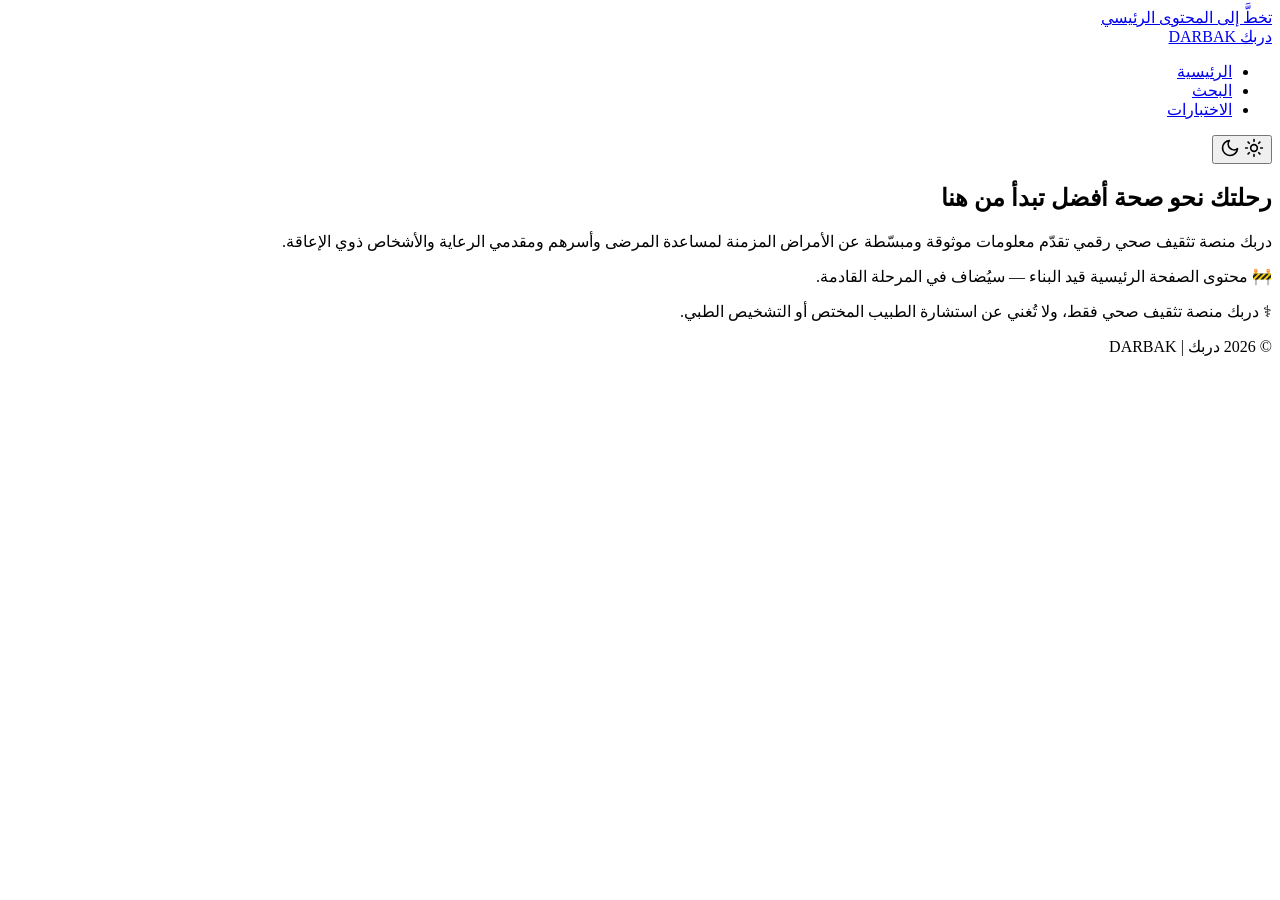
==== index.html @ 87aec607 "Rename Index.html to index.html" ====
<!DOCTYPE html>
<html lang="ar" dir="rtl" data-theme="light">
<head>
  <meta charset="UTF-8">
  <meta name="viewport" content="width=device-width, initial-scale=1.0">
  <meta name="description" content="دربك — منصة تثقيف صحي رقمي موثوق لمرضى الأمراض المزمنة وأسرهم ومقدمي الرعاية والأشخاص ذوي الإعاقة.">
  <meta name="theme-color" content="#123B52">

  <title>دربك | DARBAK — رحلتك نحو صحة أفضل تبدأ من هنا</title>

  <!-- Open Graph -->
  <meta property="og:title" content="دربك | DARBAK">
  <meta property="og:description" content="منصة تثقيف صحي رقمي موثوق باللغة العربية.">
  <meta property="og:type" content="website">
  <meta property="og:locale" content="ar_AR">

  <!-- Fonts: Tajawal (Arabic) + Inter (Latin) -->
  <link rel="preconnect" href="https://fonts.googleapis.com">
  <link rel="preconnect" href="https://fonts.gstatic.com" crossorigin>
  <link rel="stylesheet" href="https://fonts.googleapis.com/css2?family=Tajawal:wght@400;500;700&family=Inter:wght@400;500;600&display=swap">

  <!-- Styles -->
  <link rel="stylesheet" href="css/tokens.css">
  <link rel="stylesheet" href="css/base.css">

  <!--
    Theme init — inline to prevent FOUC (flash of unstyled content).
    Reads saved theme from localStorage, falls back to OS preference.
  -->
  <script>
    (function () {
      try {
        var stored = localStorage.getItem('darbak:theme');
        var prefersDark = window.matchMedia('(prefers-color-scheme: dark)').matches;
        var theme = (stored === 'dark' || stored === 'light') ? stored : (prefersDark ? 'dark' : 'light');
        document.documentElement.setAttribute('data-theme', theme);
      } catch (e) {
        /* localStorage unavailable — default remains "light" */
      }
    })();
  </script>
</head>
<body>
  <!-- Skip link: visible on focus only -->
  <a href="#main" class="skip-link">تخطَّ إلى المحتوى الرئيسي</a>

  <!-- ===================== HEADER ===================== -->
  <header class="site-header" role="banner">
    <div class="container site-header__inner">
      <a href="index.html" class="brand" aria-label="دربك — الصفحة الرئيسية">
        <span class="brand__mark" aria-hidden="true">دربك</span>
        <span class="brand__name">DARBAK</span>
      </a>

      <nav class="site-nav" aria-label="التنقل الرئيسي">
        <ul class="site-nav__list">
          <li><a href="index.html" class="site-nav__link" aria-current="page">الرئيسية</a></li>
          <li><a href="search.html" class="site-nav__link">البحث</a></li>
          <li><a href="quiz.html" class="site-nav__link">الاختبارات</a></li>
        </ul>
      </nav>

      <div class="site-header__actions">
        <button type="button"
                class="icon-btn theme-toggle"
                data-theme-toggle
                aria-label="تبديل الوضع الليلي"
                aria-pressed="false">
          <svg class="theme-toggle__sun" viewBox="0 0 24 24" width="20" height="20"
               fill="none" stroke="currentColor" stroke-width="2" stroke-linecap="round" aria-hidden="true">
            <circle cx="12" cy="12" r="4"/>
            <path d="M12 2v2M12 20v2M4.93 4.93l1.41 1.41M17.66 17.66l1.41 1.41M2 12h2M20 12h2M4.93 19.07l1.41-1.41M17.66 6.34l1.41-1.41"/>
          </svg>
          <svg class="theme-toggle__moon" viewBox="0 0 24 24" width="20" height="20"
               fill="none" stroke="currentColor" stroke-width="2" stroke-linecap="round" stroke-linejoin="round" aria-hidden="true">
            <path d="M21 12.79A9 9 0 1 1 11.21 3 7 7 0 0 0 21 12.79z"/>
          </svg>
        </button>
        <!-- Accessibility floating button will be mounted here in Stage 5 -->
      </div>
    </div>
  </header>

  <!-- ===================== MAIN ===================== -->
  <main id="main" class="main" role="main">
    <div class="container">

      <!-- Hero (temporary placeholder — will be replaced by js/pages/home.js) -->
      <section class="hero" aria-labelledby="hero-title">
        <h1 id="hero-title" class="hero__title">رحلتك نحو صحة أفضل تبدأ من هنا</h1>
        <p class="hero__text">
          دربك منصة تثقيف صحي رقمي تقدّم معلومات موثوقة ومبسّطة عن الأمراض المزمنة
          لمساعدة المرضى وأسرهم ومقدمي الرعاية والأشخاص ذوي الإعاقة.
        </p>
      </section>

      <section class="placeholder" aria-label="قيد الإنشاء">
        <p>🚧 محتوى الصفحة الرئيسية قيد البناء — سيُضاف في المرحلة القادمة.</p>
      </section>

    </div>
  </main>

  <!-- ===================== FOOTER ===================== -->
  <footer class="site-footer" role="contentinfo">
    <div class="container">
      <p class="site-footer__disclaimer">
        ⚕ دربك منصة تثقيف صحي فقط، ولا تُغني عن استشارة الطبيب المختص أو التشخيص الطبي.
      </p>
      <p class="site-footer__copy">© <span id="year">2026</span> دربك | DARBAK</p>
    </div>
  </footer>

  <!-- Bootstrap theme interactions -->
  <script type="module">
    import { initTheme } from './js/theme.js';
    initTheme();

    // Simple footer year
    const y = document.getElementById('year');
    if (y) y.textContent = new Date().getFullYear();
  </script>
</body>
</html>
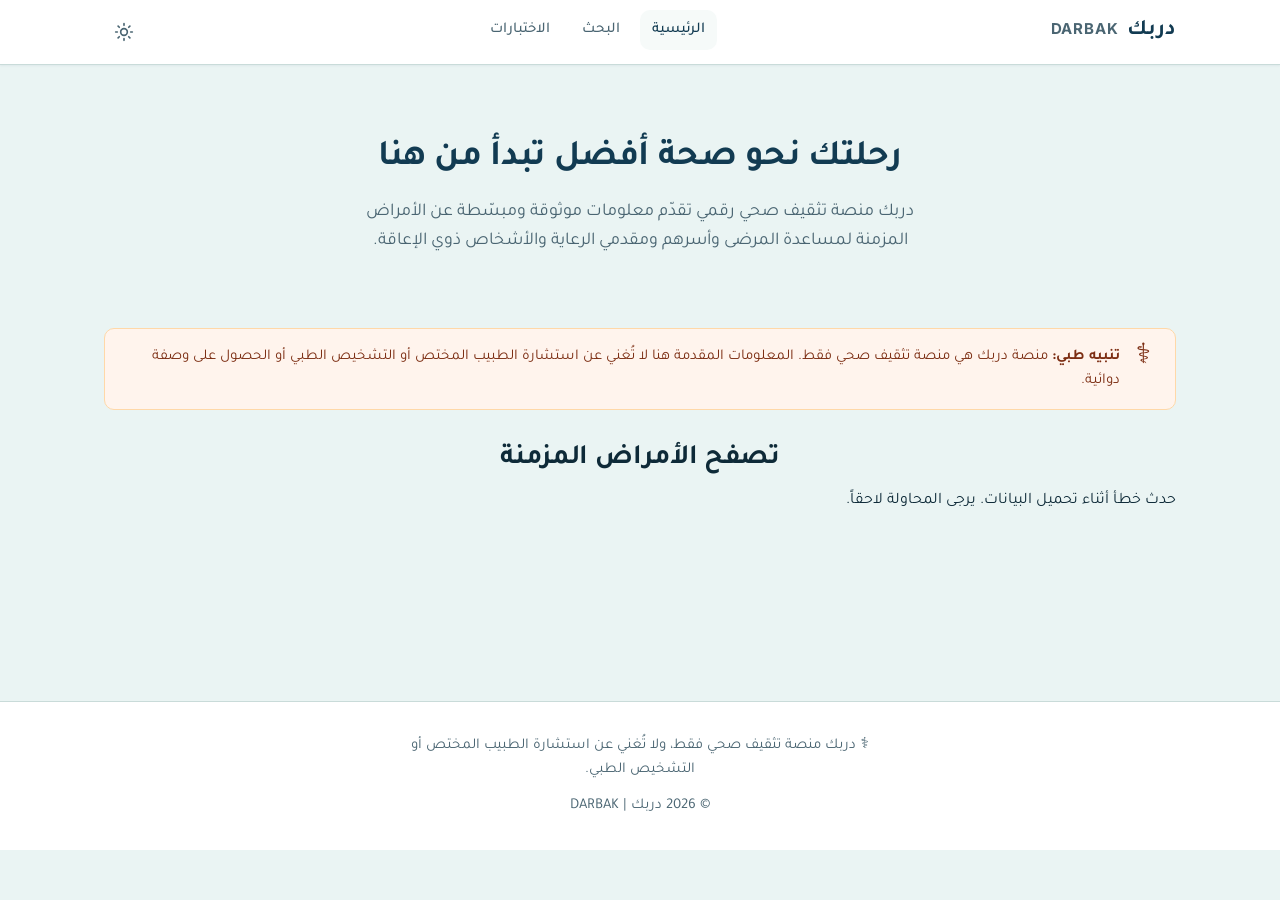
==== commit 9a1d3eaf: "Update index.html" ====
--- a/index.html
+++ b/index.html
@@ -5,16 +5,9 @@
   <meta name="viewport" content="width=device-width, initial-scale=1.0">
   <meta name="description" content="دربك — منصة تثقيف صحي رقمي موثوق لمرضى الأمراض المزمنة وأسرهم ومقدمي الرعاية والأشخاص ذوي الإعاقة.">
   <meta name="theme-color" content="#123B52">
-
   <title>دربك | DARBAK — رحلتك نحو صحة أفضل تبدأ من هنا</title>
 
-  <!-- Open Graph -->
-  <meta property="og:title" content="دربك | DARBAK">
-  <meta property="og:description" content="منصة تثقيف صحي رقمي موثوق باللغة العربية.">
-  <meta property="og:type" content="website">
-  <meta property="og:locale" content="ar_AR">
-
-  <!-- Fonts: Tajawal (Arabic) + Inter (Latin) -->
+  <!-- Fonts -->
   <link rel="preconnect" href="https://fonts.googleapis.com">
   <link rel="preconnect" href="https://fonts.gstatic.com" crossorigin>
   <link rel="stylesheet" href="https://fonts.googleapis.com/css2?family=Tajawal:wght@400;500;700&family=Inter:wght@400;500;600&display=swap">
@@ -22,11 +15,8 @@
   <!-- Styles -->
   <link rel="stylesheet" href="css/tokens.css">
   <link rel="stylesheet" href="css/base.css">
+  <link rel="stylesheet" href="css/components.css">
 
-  <!--
-    Theme init — inline to prevent FOUC (flash of unstyled content).
-    Reads saved theme from localStorage, falls back to OS preference.
-  -->
   <script>
     (function () {
       try {
@@ -34,24 +24,19 @@
         var prefersDark = window.matchMedia('(prefers-color-scheme: dark)').matches;
         var theme = (stored === 'dark' || stored === 'light') ? stored : (prefersDark ? 'dark' : 'light');
         document.documentElement.setAttribute('data-theme', theme);
-      } catch (e) {
-        /* localStorage unavailable — default remains "light" */
-      }
+      } catch (e) {}
     })();
   </script>
 </head>
 <body>
-  <!-- Skip link: visible on focus only -->
   <a href="#main" class="skip-link">تخطَّ إلى المحتوى الرئيسي</a>
 
-  <!-- ===================== HEADER ===================== -->
   <header class="site-header" role="banner">
     <div class="container site-header__inner">
       <a href="index.html" class="brand" aria-label="دربك — الصفحة الرئيسية">
         <span class="brand__mark" aria-hidden="true">دربك</span>
         <span class="brand__name">DARBAK</span>
       </a>
-
       <nav class="site-nav" aria-label="التنقل الرئيسي">
         <ul class="site-nav__list">
           <li><a href="index.html" class="site-nav__link" aria-current="page">الرئيسية</a></li>
@@ -59,33 +44,18 @@
           <li><a href="quiz.html" class="site-nav__link">الاختبارات</a></li>
         </ul>
       </nav>
-
       <div class="site-header__actions">
-        <button type="button"
-                class="icon-btn theme-toggle"
-                data-theme-toggle
-                aria-label="تبديل الوضع الليلي"
-                aria-pressed="false">
-          <svg class="theme-toggle__sun" viewBox="0 0 24 24" width="20" height="20"
-               fill="none" stroke="currentColor" stroke-width="2" stroke-linecap="round" aria-hidden="true">
-            <circle cx="12" cy="12" r="4"/>
-            <path d="M12 2v2M12 20v2M4.93 4.93l1.41 1.41M17.66 17.66l1.41 1.41M2 12h2M20 12h2M4.93 19.07l1.41-1.41M17.66 6.34l1.41-1.41"/>
-          </svg>
-          <svg class="theme-toggle__moon" viewBox="0 0 24 24" width="20" height="20"
-               fill="none" stroke="currentColor" stroke-width="2" stroke-linecap="round" stroke-linejoin="round" aria-hidden="true">
-            <path d="M21 12.79A9 9 0 1 1 11.21 3 7 7 0 0 0 21 12.79z"/>
-          </svg>
+        <button type="button" class="icon-btn theme-toggle" data-theme-toggle aria-label="تبديل الوضع الليلي" aria-pressed="false">
+          <svg class="theme-toggle__sun" viewBox="0 0 24 24" width="20" height="20" fill="none" stroke="currentColor" stroke-width="2" stroke-linecap="round" aria-hidden="true"><circle cx="12" cy="12" r="4"/><path d="M12 2v2M12 20v2M4.93 4.93l1.41 1.41M17.66 17.66l1.41 1.41M2 12h2M20 12h2M4.93 19.07l1.41-1.41M17.66 6.34l1.41-1.41"/></svg>
+          <svg class="theme-toggle__moon" viewBox="0 0 24 24" width="20" height="20" fill="none" stroke="currentColor" stroke-width="2" stroke-linecap="round" stroke-linejoin="round" aria-hidden="true"><path d="M21 12.79A9 9 0 1 1 11.21 3 7 7 0 0 0 21 12.79z"/></svg>
         </button>
-        <!-- Accessibility floating button will be mounted here in Stage 5 -->
       </div>
     </div>
   </header>
 
-  <!-- ===================== MAIN ===================== -->
   <main id="main" class="main" role="main">
     <div class="container">
 
-      <!-- Hero (temporary placeholder — will be replaced by js/pages/home.js) -->
       <section class="hero" aria-labelledby="hero-title">
         <h1 id="hero-title" class="hero__title">رحلتك نحو صحة أفضل تبدأ من هنا</h1>
         <p class="hero__text">
@@ -94,14 +64,18 @@
         </p>
       </section>
 
-      <section class="placeholder" aria-label="قيد الإنشاء">
-        <p>🚧 محتوى الصفحة الرئيسية قيد البناء — سيُضاف في المرحلة القادمة.</p>
+      <!-- Medical Disclaimer Container -->
+      <div id="disclaimer-container"></div>
+
+      <!-- Diseases Grid Container -->
+      <section aria-labelledby="diseases-title">
+        <h2 id="diseases-title" style="text-align: center; margin-top: var(--space-8);">تصفح الأمراض المزمنة</h2>
+        <div id="diseases-container"></div>
       </section>
 
     </div>
   </main>
 
-  <!-- ===================== FOOTER ===================== -->
   <footer class="site-footer" role="contentinfo">
     <div class="container">
       <p class="site-footer__disclaimer">
@@ -111,14 +85,13 @@
     </div>
   </footer>
 
-  <!-- Bootstrap theme interactions -->
+  <!-- Modules -->
   <script type="module">
     import { initTheme } from './js/theme.js';
+    import { initHomePage } from './js/pages/home.js';
+
     initTheme();
-
-    // Simple footer year
-    const y = document.getElementById('year');
-    if (y) y.textContent = new Date().getFullYear();
+    initHomePage();
   </script>
 </body>
 </html>
--- a/css/tokens.css
+++ b/css/tokens.css
@@ -0,0 +1,164 @@
+/* ==========================================================================
+   DARBAK — Design Tokens
+   Central source of truth for colors, spacing, typography, motion, shadows.
+   Themes (light/dark), a11y variants (font-size, contrast, motion) defined here.
+   ========================================================================== */
+
+:root {
+  /* ---------- Brand palette (raw) ---------- */
+  --navy-500: #123B52;
+  --navy-600: #0E2E41;
+  --navy-400: #1B5271;
+  --teal-500: #167C80;
+  --teal-600: #116468;
+  --teal-400: #1FA0A6;
+  --mist-50:  #EAF4F3;
+  --mist-100: #DCEBE9;
+  --white:    #FFFFFF;
+
+  /* ---------- Semantic colors — LIGHT ---------- */
+  --color-bg:            var(--mist-50);
+  --color-surface:       var(--white);
+  --color-surface-2:     #F6FAF9;
+  --color-text:          #0E2A38;
+  --color-text-muted:    #4A6572;
+  --color-text-invert:   var(--white);
+  --color-primary:       var(--navy-500);
+  --color-primary-hover: var(--navy-400);
+  --color-accent:        var(--teal-500);
+  --color-accent-hover:  var(--teal-600);
+  --color-border:        #C9DBD9;
+  --color-border-strong: #9FBFBC;
+  --color-focus:         var(--teal-500);
+  --color-danger:        #B91C1C;
+  --color-success:       #15803D;
+  --color-warning:       #B45309;
+
+  /* ---------- Typography ---------- */
+  --font-arabic: "Tajawal", "Segoe UI", system-ui, sans-serif;
+  --font-latin:  "Inter", system-ui, -apple-system, "Segoe UI", sans-serif;
+  --font-body:   var(--font-arabic);
+
+  --fs-xs:   0.8125rem;  /* 13px */
+  --fs-sm:   0.9375rem;  /* 15px */
+  --fs-base: 1rem;       /* 16px */
+  --fs-md:   1.125rem;   /* 18px */
+  --fs-lg:   1.375rem;   /* 22px */
+  --fs-xl:   1.75rem;    /* 28px */
+  --fs-2xl:  2.25rem;    /* 36px */
+  --fs-3xl:  2.75rem;    /* 44px */
+
+  --lh-tight: 1.25;
+  --lh-base:  1.6;
+  --lh-loose: 1.75;
+
+  --fw-regular: 400;
+  --fw-medium:  500;
+  --fw-bold:    700;
+
+  /* ---------- Spacing scale (4px base) ---------- */
+  --space-1: 0.25rem;
+  --space-2: 0.5rem;
+  --space-3: 0.75rem;
+  --space-4: 1rem;
+  --space-5: 1.25rem;
+  --space-6: 1.5rem;
+  --space-8: 2rem;
+  --space-10: 2.5rem;
+  --space-12: 3rem;
+  --space-16: 4rem;
+
+  /* ---------- Radius ---------- */
+  --radius-sm: 6px;
+  --radius-md: 10px;
+  --radius-lg: 16px;
+  --radius-xl: 24px;
+  --radius-full: 9999px;
+
+  /* ---------- Shadows ---------- */
+  --shadow-sm: 0 1px 2px rgba(18, 59, 82, 0.06);
+  --shadow-md: 0 4px 12px rgba(18, 59, 82, 0.08);
+  --shadow-lg: 0 12px 28px rgba(18, 59, 82, 0.12);
+
+  /* ---------- Motion ---------- */
+  --dur-fast: 120ms;
+  --dur-base: 200ms;
+  --dur-slow: 320ms;
+  --ease-out: cubic-bezier(0.22, 1, 0.36, 1);
+  --ease-in-out: cubic-bezier(0.4, 0, 0.2, 1);
+
+  /* ---------- Layout ---------- */
+  --container-max: 1120px;
+  --container-pad: var(--space-4);
+  --header-h: 64px;
+}
+
+/* ==========================================================================
+   DARK THEME
+   ========================================================================== */
+
+[data-theme="dark"] {
+  --color-bg:            #0B1A26;
+  --color-surface:       #11293A;
+  --color-surface-2:     #17374C;
+  --color-text:          #E6EFF3;
+  --color-text-muted:    #9DB4C2;
+  --color-text-invert:   #0B1A26;
+  --color-primary:       var(--teal-400);
+  --color-primary-hover: #35B5BA;
+  --color-accent:        var(--teal-400);
+  --color-accent-hover:  #35B5BA;
+  --color-border:        #244458;
+  --color-border-strong: #375D75;
+  --color-focus:         var(--teal-400);
+  --color-danger:        #F87171;
+  --color-success:       #4ADE80;
+  --color-warning:       #FBBF24;
+
+  --shadow-sm: 0 1px 2px rgba(0, 0, 0, 0.4);
+  --shadow-md: 0 4px 12px rgba(0, 0, 0, 0.5);
+  --shadow-lg: 0 12px 28px rgba(0, 0, 0, 0.6);
+}
+
+/* ==========================================================================
+   ACCESSIBILITY VARIANTS
+   ========================================================================== */
+
+/* Font size — set via html[data-font-size] */
+html[data-font-size="lg"] { font-size: 112.5%; }  /* 18px base */
+html[data-font-size="xl"] { font-size: 125%; }    /* 20px base */
+
+/* High contrast — strengthen borders and text */
+[data-contrast="high"] {
+  --color-text:          #000000;
+  --color-text-muted:    #1A1A1A;
+  --color-border:        #000000;
+  --color-border-strong: #000000;
+  --color-bg:            #FFFFFF;
+  --color-surface:       #FFFFFF;
+}
+[data-theme="dark"][data-contrast="high"] {
+  --color-text:          #FFFFFF;
+  --color-text-muted:    #E6E6E6;
+  --color-border:        #FFFFFF;
+  --color-border-strong: #FFFFFF;
+  --color-bg:            #000000;
+  --color-surface:       #000000;
+  --color-surface-2:     #0A0A0A;
+}
+
+/* Reduced motion — explicit toggle */
+[data-motion="reduced"] {
+  --dur-fast: 0ms;
+  --dur-base: 0ms;
+  --dur-slow: 0ms;
+}
+
+/* Reduced motion — OS preference (unless user explicitly forced "full") */
+@media (prefers-reduced-motion: reduce) {
+  html:not([data-motion="full"]) {
+    --dur-fast: 0ms;
+    --dur-base: 0ms;
+    --dur-slow: 0ms;
+  }
+}
--- a/css/base.css
+++ b/css/base.css
@@ -0,0 +1,358 @@
+/* ==========================================================================
+   DARBAK — Base Styles
+   Reset, typography, layout primitives, accessibility helpers.
+   Depends on: tokens.css
+   ========================================================================== */
+
+/* ---------- Reset ---------- */
+*,
+*::before,
+*::after {
+  box-sizing: border-box;
+}
+
+html {
+  -webkit-text-size-adjust: 100%;
+  text-size-adjust: 100%;
+  scroll-behavior: smooth;
+}
+
+@media (prefers-reduced-motion: reduce) {
+  html:not([data-motion="full"]) {
+    scroll-behavior: auto;
+  }
+}
+
+body {
+  margin: 0;
+  min-height: 100vh;
+  font-family: var(--font-body);
+  font-size: var(--fs-base);
+  line-height: var(--lh-base);
+  color: var(--color-text);
+  background-color: var(--color-bg);
+  -webkit-font-smoothing: antialiased;
+  -moz-osx-font-smoothing: grayscale;
+  text-rendering: optimizeLegibility;
+  transition: background-color var(--dur-base) var(--ease-out),
+              color var(--dur-base) var(--ease-out);
+}
+
+/* ---------- Media & interactive elements ---------- */
+img,
+svg,
+video {
+  display: block;
+  max-width: 100%;
+  height: auto;
+}
+
+button,
+input,
+select,
+textarea {
+  font: inherit;
+  color: inherit;
+}
+
+button {
+  cursor: pointer;
+  background: none;
+  border: 0;
+  padding: 0;
+}
+
+/* ---------- Typography ---------- */
+h1, h2, h3, h4, h5, h6 {
+  margin: 0 0 var(--space-3);
+  color: var(--color-text);
+  font-weight: var(--fw-bold);
+  line-height: var(--lh-tight);
+  letter-spacing: -0.01em;
+}
+
+h1 { font-size: var(--fs-2xl); }
+h2 { font-size: var(--fs-xl); }
+h3 { font-size: var(--fs-lg); }
+h4 { font-size: var(--fs-md); }
+h5 { font-size: var(--fs-base); }
+h6 { font-size: var(--fs-sm); }
+
+p {
+  margin: 0 0 var(--space-4);
+  line-height: var(--lh-base);
+}
+
+a {
+  color: var(--color-accent);
+  text-decoration: none;
+  text-underline-offset: 2px;
+  transition: color var(--dur-fast) var(--ease-out);
+}
+
+a:hover {
+  color: var(--color-accent-hover);
+  text-decoration: underline;
+}
+
+/* Latin text inside Arabic page uses Inter */
+[lang="en"],
+code,
+kbd,
+pre,
+samp {
+  font-family: var(--font-latin);
+}
+
+ul, ol {
+  margin: 0 0 var(--space-4);
+  padding-inline-start: var(--space-6);
+}
+
+li {
+  margin-block-end: var(--space-1);
+}
+
+strong, b { font-weight: var(--fw-bold); }
+
+small { font-size: var(--fs-sm); }
+
+hr {
+  border: 0;
+  border-top: 1px solid var(--color-border);
+  margin: var(--space-6) 0;
+}
+
+/* ---------- Selection ---------- */
+::selection {
+  background: var(--color-accent);
+  color: var(--color-text-invert);
+}
+
+/* ---------- Focus visible ---------- */
+:focus { outline: none; }
+
+:focus-visible {
+  outline: 3px solid var(--color-focus);
+  outline-offset: 2px;
+  border-radius: var(--radius-sm);
+}
+
+/* Remove focus ring from mouse clicks but keep for keyboard */
+:focus:not(:focus-visible) { outline: none; }
+
+/* ---------- Container ---------- */
+.container {
+  width: 100%;
+  max-width: var(--container-max);
+  margin-inline: auto;
+  padding-inline: var(--container-pad);
+}
+
+@media (min-width: 768px) {
+  :root { --container-pad: var(--space-6); }
+}
+
+/* ---------- Accessibility helpers ---------- */
+
+/* Visually hidden but readable by screen readers */
+.sr-only {
+  position: absolute !important;
+  width: 1px; height: 1px;
+  padding: 0; margin: -1px;
+  overflow: hidden;
+  clip: rect(0, 0, 0, 0);
+  white-space: nowrap;
+  border: 0;
+}
+
+/* Skip link — hidden until keyboard focus */
+.skip-link {
+  position: fixed;
+  inset-inline-start: var(--space-4);
+  inset-block-start: var(--space-4);
+  z-index: 9999;
+  padding: var(--space-3) var(--space-5);
+  background: var(--color-primary);
+  color: var(--color-text-invert);
+  font-weight: var(--fw-medium);
+  border-radius: var(--radius-md);
+  box-shadow: var(--shadow-md);
+  transform: translateY(-200%);
+  transition: transform var(--dur-fast) var(--ease-out);
+}
+
+.skip-link:focus {
+  transform: translateY(0);
+  outline: 3px solid var(--color-focus);
+  outline-offset: 2px;
+}
+
+/* ---------- Header ---------- */
+.site-header {
+  position: sticky;
+  inset-block-start: 0;
+  z-index: 50;
+  background: var(--color-surface);
+  border-block-end: 1px solid var(--color-border);
+  box-shadow: var(--shadow-sm);
+}
+
+.site-header__inner {
+  display: flex;
+  align-items: center;
+  justify-content: space-between;
+  gap: var(--space-4);
+  min-height: var(--header-h);
+}
+
+.brand {
+  display: inline-flex;
+  align-items: baseline;
+  gap: var(--space-2);
+  color: var(--color-primary);
+  font-weight: var(--fw-bold);
+  text-decoration: none;
+}
+
+.brand:hover { text-decoration: none; color: var(--color-primary); }
+
+.brand__mark {
+  font-size: var(--fs-lg);
+  font-weight: var(--fw-bold);
+}
+
+.brand__name {
+  font-family: var(--font-latin);
+  font-size: var(--fs-sm);
+  letter-spacing: 0.06em;
+  color: var(--color-text-muted);
+  text-transform: uppercase;
+}
+
+.site-nav__list {
+  display: flex;
+  align-items: center;
+  gap: var(--space-2);
+  margin: 0;
+  padding: 0;
+  list-style: none;
+}
+
+.site-nav__link {
+  display: inline-block;
+  padding: var(--space-2) var(--space-3);
+  color: var(--color-text-muted);
+  font-size: var(--fs-sm);
+  font-weight: var(--fw-medium);
+  border-radius: var(--radius-md);
+  transition: background-color var(--dur-fast) var(--ease-out),
+              color var(--dur-fast) var(--ease-out);
+}
+
+.site-nav__link:hover {
+  background: var(--color-surface-2);
+  color: var(--color-text);
+  text-decoration: none;
+}
+
+.site-nav__link[aria-current="page"] {
+  color: var(--color-primary);
+  background: var(--color-surface-2);
+}
+
+.site-header__actions {
+  display: flex;
+  align-items: center;
+  gap: var(--space-2);
+}
+
+/* ---------- Icon button ---------- */
+.icon-btn {
+  display: inline-flex;
+  align-items: center;
+  justify-content: center;
+  width: 40px;
+  height: 40px;
+  border-radius: var(--radius-md);
+  color: var(--color-text-muted);
+  background: transparent;
+  transition: background-color var(--dur-fast) var(--ease-out),
+              color var(--dur-fast) var(--ease-out);
+}
+
+.icon-btn:hover {
+  background: var(--color-surface-2);
+  color: var(--color-text);
+}
+
+/* Theme toggle: show sun in dark mode, moon in light mode */
+html[data-theme="dark"] .theme-toggle__sun { display: none; }
+html[data-theme="light"] .theme-toggle__moon { display: none; }
+
+/* ---------- Main ---------- */
+.main {
+  padding-block: var(--space-10);
+  min-height: calc(100vh - var(--header-h) - 200px);
+}
+
+/* ---------- Hero (placeholder) ---------- */
+.hero {
+  padding-block: var(--space-8);
+  text-align: center;
+}
+
+.hero__title {
+  font-size: var(--fs-2xl);
+  margin-block-end: var(--space-4);
+  color: var(--color-primary);
+}
+
+.hero__text {
+  max-width: 60ch;
+  margin-inline: auto;
+  font-size: var(--fs-md);
+  color: var(--color-text-muted);
+}
+
+/* ---------- Placeholder block ---------- */
+.placeholder {
+  margin-block-start: var(--space-8);
+  padding: var(--space-8);
+  background: var(--color-surface);
+  border: 1px dashed var(--color-border-strong);
+  border-radius: var(--radius-lg);
+  text-align: center;
+  color: var(--color-text-muted);
+}
+
+.placeholder p { margin: 0; }
+
+/* ---------- Footer ---------- */
+.site-footer {
+  padding-block: var(--space-8);
+  background: var(--color-surface);
+  border-block-start: 1px solid var(--color-border);
+  color: var(--color-text-muted);
+  text-align: center;
+  font-size: var(--fs-sm);
+}
+
+.site-footer__disclaimer {
+  max-width: 65ch;
+  margin-inline: auto;
+  margin-block-end: var(--space-3);
+}
+
+.site-footer__copy {
+  margin: 0;
+  color: var(--color-text-muted);
+}
+
+/* ---------- Responsive ---------- */
+@media (max-width: 640px) {
+  .site-nav { display: none; } /* Will be replaced with mobile menu in Stage 3 */
+  h1 { font-size: var(--fs-xl); }
+  h2 { font-size: var(--fs-lg); }
+  .hero__title { font-size: var(--fs-xl); }
+}
--- a/css/components.css
+++ b/css/components.css
@@ -0,0 +1,106 @@
+/* ==========================================================================
+   DARBAK — Components Styles
+   ========================================================================== */
+
+/* ---------- Disease Grid ---------- */
+.diseases-grid {
+  display: grid;
+  grid-template-columns: 1fr;
+  gap: var(--space-4);
+  margin-block: var(--space-8);
+}
+
+@media (min-width: 640px) {
+  .diseases-grid {
+    grid-template-columns: repeat(2, 1fr);
+  }
+}
+
+@media (min-width: 1024px) {
+  .diseases-grid {
+    grid-template-columns: repeat(3, 1fr);
+  }
+}
+
+/* ---------- Disease Card ---------- */
+.disease-card {
+  display: flex;
+  flex-direction: column;
+  padding: var(--space-6);
+  background: var(--color-surface);
+  border: 1px solid var(--color-border);
+  border-radius: var(--radius-lg);
+  box-shadow: var(--shadow-sm);
+  text-decoration: none;
+  color: var(--color-text);
+  transition: transform var(--dur-base) var(--ease-out),
+              box-shadow var(--dur-base) var(--ease-out),
+              border-color var(--dur-base) var(--ease-out);
+  height: 100%;
+}
+
+.disease-card:hover {
+  transform: translateY(-4px);
+  box-shadow: var(--shadow-md);
+  border-color: var(--color-accent);
+  text-decoration: none;
+}
+
+.disease-card__icon {
+  width: 56px;
+  height: 56px;
+  display: flex;
+  align-items: center;
+  justify-content: center;
+  background: var(--color-surface-2);
+  color: var(--color-accent);
+  border-radius: var(--radius-md);
+  margin-block-end: var(--space-4);
+}
+
+.disease-card__title {
+  font-size: var(--fs-lg);
+  margin-block-end: var(--space-2);
+  color: var(--color-primary);
+}
+
+.disease-card__tagline {
+  font-size: var(--fs-sm);
+  color: var(--color-text-muted);
+  flex-grow: 1;
+  margin-block-end: var(--space-4);
+}
+
+.disease-card__action {
+  font-size: var(--fs-sm);
+  font-weight: var(--fw-bold);
+  color: var(--color-accent);
+}
+
+/* ---------- Medical Disclaimer ---------- */
+.medical-disclaimer {
+  display: flex;
+  gap: var(--space-4);
+  padding: var(--space-4) var(--space-6);
+  background: #FFF4ED; /* Light orange/red tint for warning */
+  border: 1px solid #FFD8A8;
+  border-radius: var(--radius-md);
+  margin-block: var(--space-6);
+  color: #7C2D12;
+}
+
+[data-theme="dark"] .medical-disclaimer {
+  background: #3B1A10;
+  border-color: #7C2D12;
+  color: #FED7AA;
+}
+
+.medical-disclaimer__icon {
+  font-size: var(--fs-xl);
+  line-height: 1;
+}
+
+.medical-disclaimer__text {
+  font-size: var(--fs-sm);
+  line-height: var(--lh-base);
+}
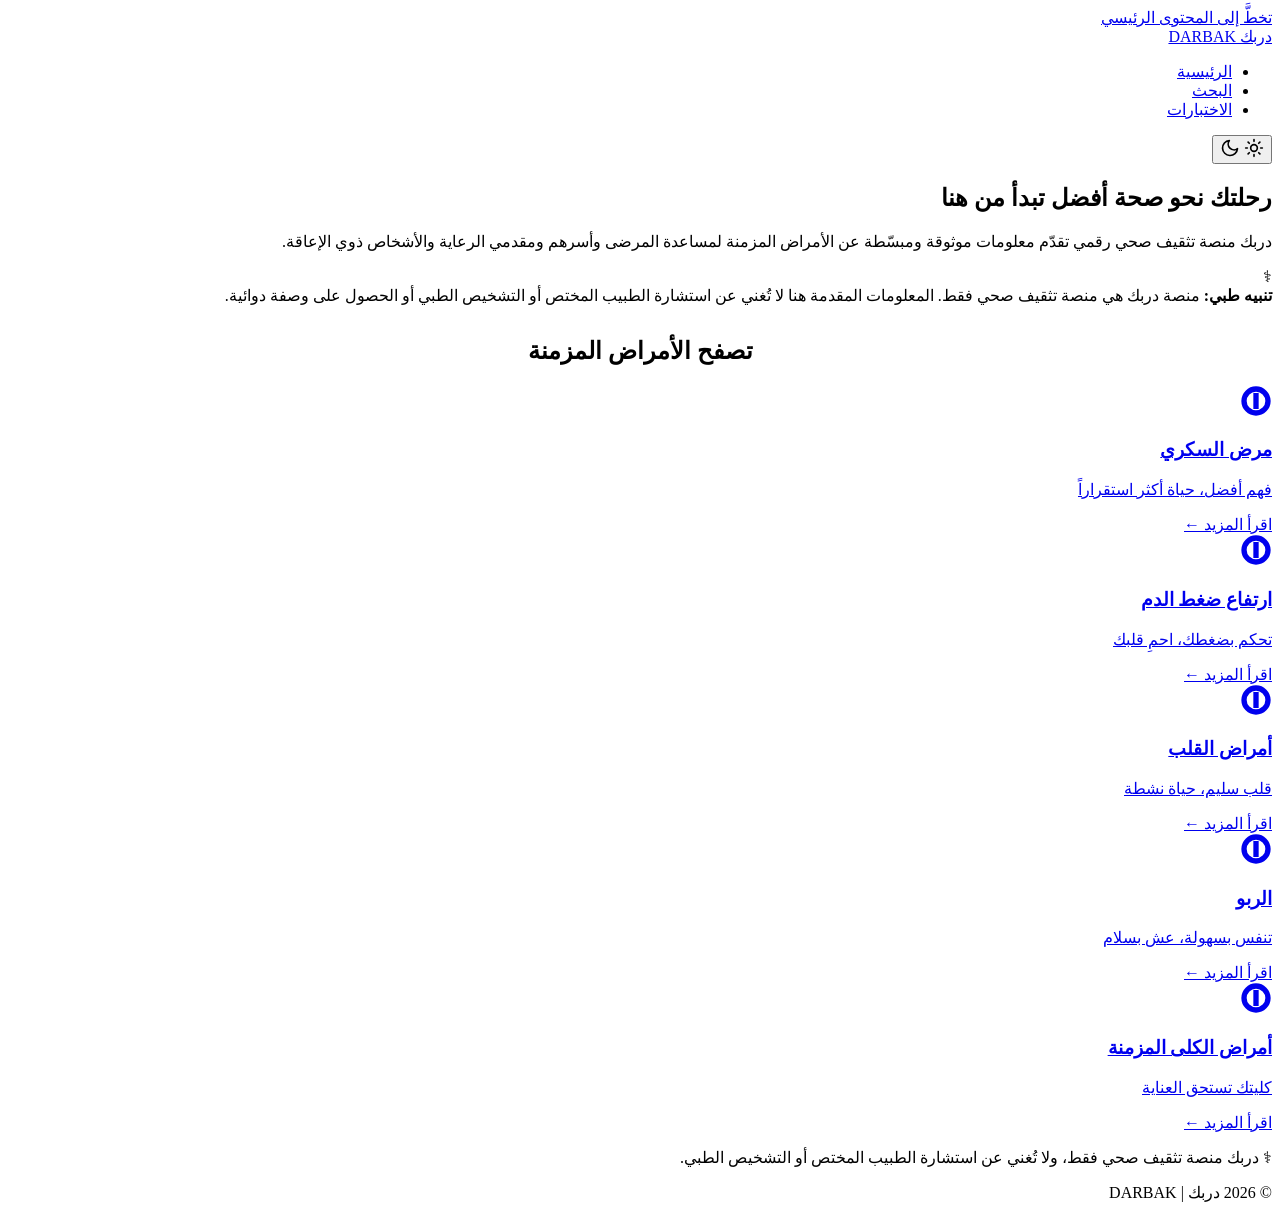
==== commit fef730aa: "Update index.html" ====
--- a/index.html
+++ b/index.html
@@ -12,10 +12,9 @@
   <link rel="preconnect" href="https://fonts.gstatic.com" crossorigin>
   <link rel="stylesheet" href="https://fonts.googleapis.com/css2?family=Tajawal:wght@400;500;700&family=Inter:wght@400;500;600&display=swap">
 
-  <!-- Styles -->
+  <!-- Styles (تم دمج base و components في styles.css) -->
   <link rel="stylesheet" href="css/tokens.css">
-  <link rel="stylesheet" href="css/base.css">
-  <link rel="stylesheet" href="css/components.css">
+  <link rel="stylesheet" href="css/styles.css">
 
   <script>
     (function () {
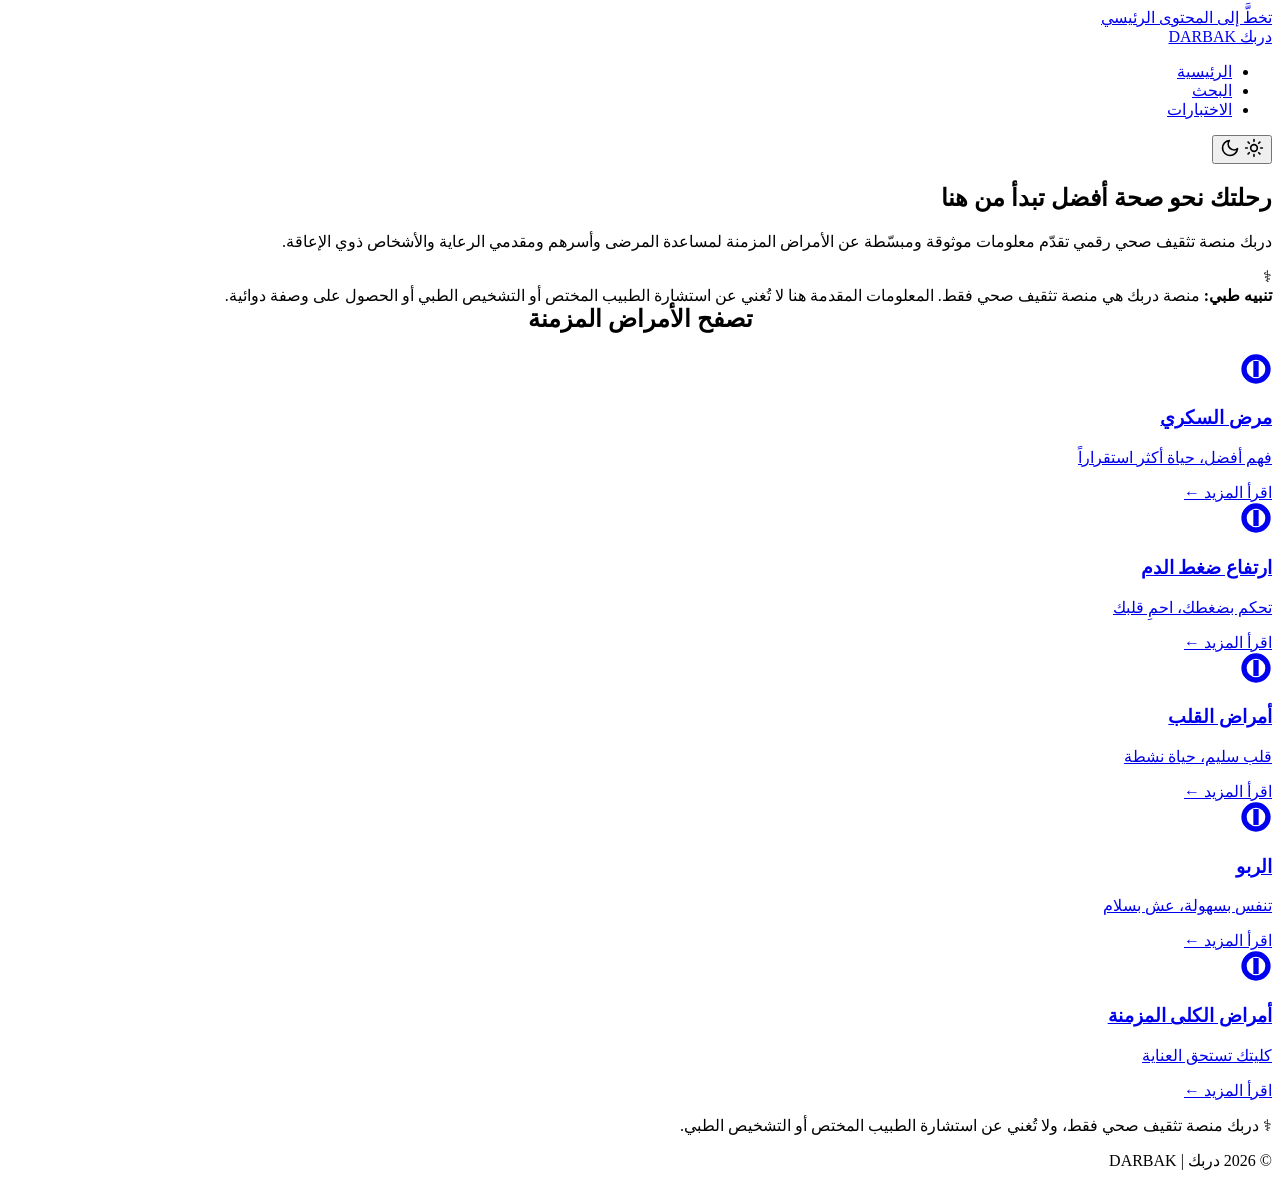
==== commit ab77bc5a: "Update index.html" ====
--- a/index.html
+++ b/index.html
@@ -12,10 +12,10 @@
   <link rel="preconnect" href="https://fonts.gstatic.com" crossorigin>
   <link rel="stylesheet" href="https://fonts.googleapis.com/css2?family=Tajawal:wght@400;500;700&family=Inter:wght@400;500;600&display=swap">
 
-  <!-- Styles (تم دمج base و components في styles.css) -->
-  <link rel="stylesheet" href="css/tokens.css">
+  <!-- Styles (ملف واحد فقط الآن) -->
   <link rel="stylesheet" href="css/styles.css">
 
+  <!-- Theme Init (لمنع وميض الوضع الليلي) -->
   <script>
     (function () {
       try {
@@ -30,12 +30,14 @@
 <body>
   <a href="#main" class="skip-link">تخطَّ إلى المحتوى الرئيسي</a>
 
+  <!-- ===================== HEADER ===================== -->
   <header class="site-header" role="banner">
     <div class="container site-header__inner">
       <a href="index.html" class="brand" aria-label="دربك — الصفحة الرئيسية">
         <span class="brand__mark" aria-hidden="true">دربك</span>
         <span class="brand__name">DARBAK</span>
       </a>
+      
       <nav class="site-nav" aria-label="التنقل الرئيسي">
         <ul class="site-nav__list">
           <li><a href="index.html" class="site-nav__link" aria-current="page">الرئيسية</a></li>
@@ -43,15 +45,22 @@
           <li><a href="quiz.html" class="site-nav__link">الاختبارات</a></li>
         </ul>
       </nav>
+
       <div class="site-header__actions">
         <button type="button" class="icon-btn theme-toggle" data-theme-toggle aria-label="تبديل الوضع الليلي" aria-pressed="false">
-          <svg class="theme-toggle__sun" viewBox="0 0 24 24" width="20" height="20" fill="none" stroke="currentColor" stroke-width="2" stroke-linecap="round" aria-hidden="true"><circle cx="12" cy="12" r="4"/><path d="M12 2v2M12 20v2M4.93 4.93l1.41 1.41M17.66 17.66l1.41 1.41M2 12h2M20 12h2M4.93 19.07l1.41-1.41M17.66 6.34l1.41-1.41"/></svg>
-          <svg class="theme-toggle__moon" viewBox="0 0 24 24" width="20" height="20" fill="none" stroke="currentColor" stroke-width="2" stroke-linecap="round" stroke-linejoin="round" aria-hidden="true"><path d="M21 12.79A9 9 0 1 1 11.21 3 7 7 0 0 0 21 12.79z"/></svg>
+          <svg class="theme-toggle__sun" viewBox="0 0 24 24" width="20" height="20" fill="none" stroke="currentColor" stroke-width="2" stroke-linecap="round" aria-hidden="true">
+            <circle cx="12" cy="12" r="4"/>
+            <path d="M12 2v2M12 20v2M4.93 4.93l1.41 1.41M17.66 17.66l1.41 1.41M2 12h2M20 12h2M4.93 19.07l1.41-1.41M17.66 6.34l1.41-1.41"/>
+          </svg>
+          <svg class="theme-toggle__moon" viewBox="0 0 24 24" width="20" height="20" fill="none" stroke="currentColor" stroke-width="2" stroke-linecap="round" stroke-linejoin="round" aria-hidden="true">
+            <path d="M21 12.79A9 9 0 1 1 11.21 3 7 7 0 0 0 21 12.79z"/>
+          </svg>
         </button>
       </div>
     </div>
   </header>
 
+  <!-- ===================== MAIN ===================== -->
   <main id="main" class="main" role="main">
     <div class="container">
 
@@ -63,18 +72,21 @@
         </p>
       </section>
 
-      <!-- Medical Disclaimer Container -->
+      <!-- حاوية التنبيه الطبي (يملؤها الجافاسكريبت) -->
       <div id="disclaimer-container"></div>
 
-      <!-- Diseases Grid Container -->
+      <!-- حاوية بطاقات الأمراض (يملؤها الجافاسكريبت) -->
       <section aria-labelledby="diseases-title">
         <h2 id="diseases-title" style="text-align: center; margin-top: var(--space-8);">تصفح الأمراض المزمنة</h2>
-        <div id="diseases-container"></div>
+        <div id="diseases-container">
+          <!-- سيتم وضع البطاقات هنا تلقائياً -->
+        </div>
       </section>
 
     </div>
   </main>
 
+  <!-- ===================== FOOTER ===================== -->
   <footer class="site-footer" role="contentinfo">
     <div class="container">
       <p class="site-footer__disclaimer">
@@ -84,13 +96,20 @@
     </div>
   </footer>
 
-  <!-- Modules -->
+  <!-- ===================== SCRIPTS ===================== -->
   <script type="module">
     import { initTheme } from './js/theme.js';
     import { initHomePage } from './js/pages/home.js';
 
+    // تشغيل الوضع الليلي
     initTheme();
+    
+    // تشغيل الصفحة الرئيسية (جلب البيانات وعرض البطاقات)
     initHomePage();
+    
+    // تحديث السنة في الفوتر تلقائياً
+    const y = document.getElementById('year');
+    if (y) y.textContent = new Date().getFullYear();
   </script>
 </body>
 </html>
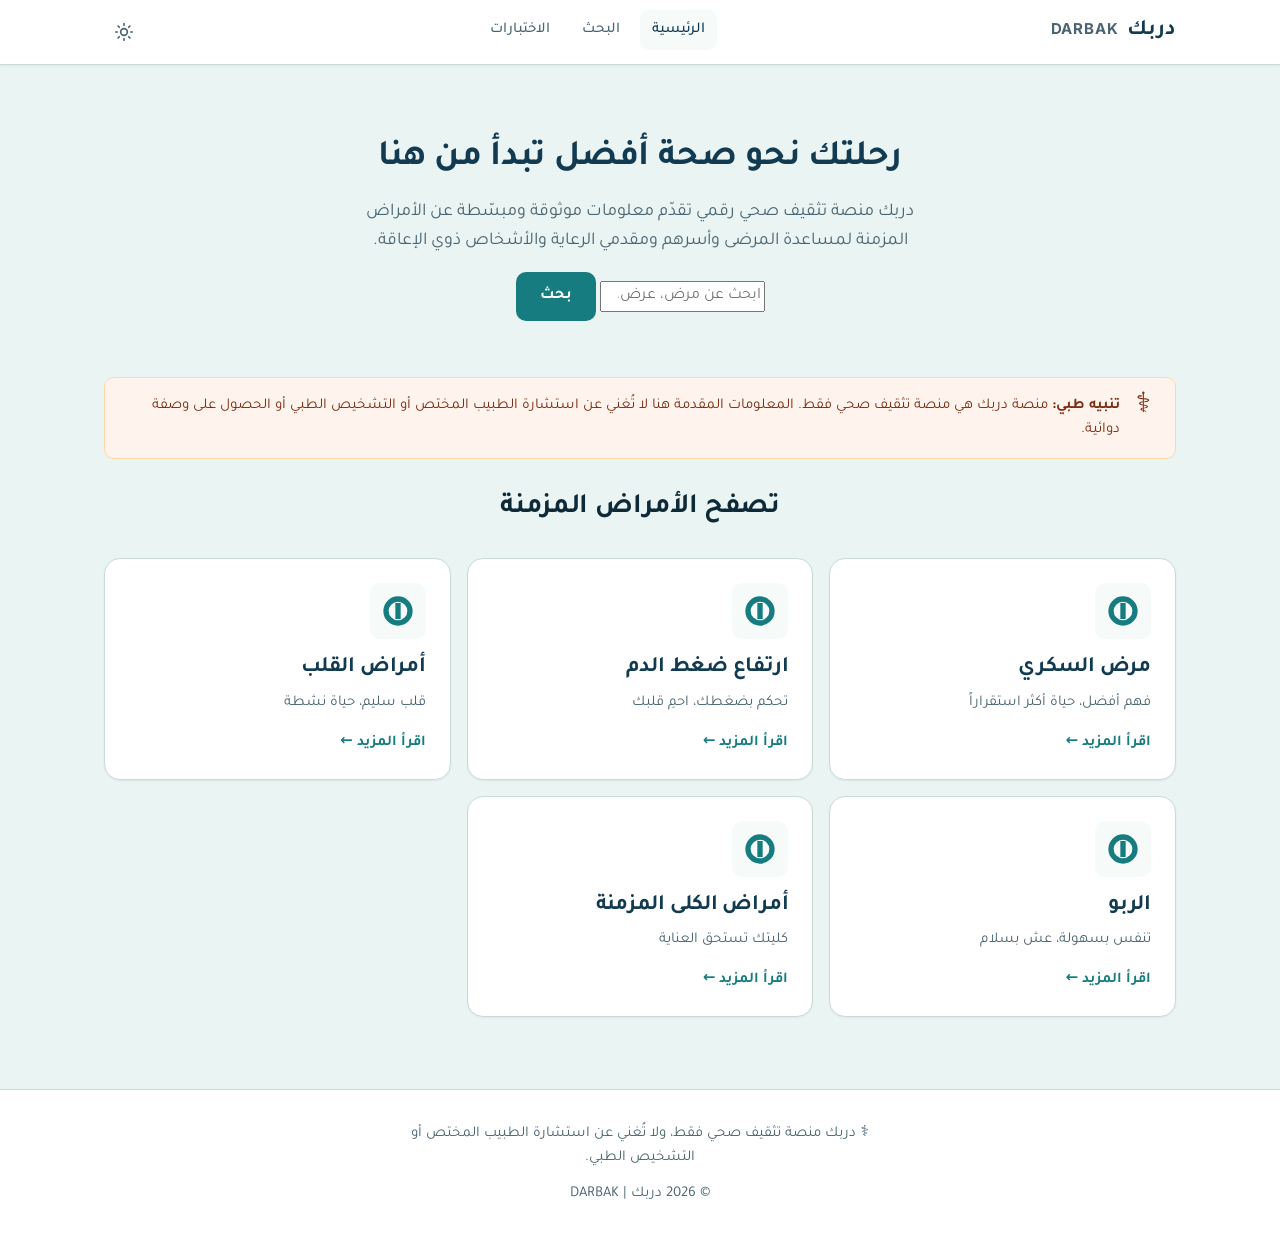
==== commit 68bbe191: "Update index.html" ====
--- a/index.html
+++ b/index.html
@@ -12,10 +12,10 @@
   <link rel="preconnect" href="https://fonts.gstatic.com" crossorigin>
   <link rel="stylesheet" href="https://fonts.googleapis.com/css2?family=Tajawal:wght@400;500;700&family=Inter:wght@400;500;600&display=swap">
 
-  <!-- Styles (ملف واحد فقط الآن) -->
+  <!-- Styles (ملف واحد فقط) -->
   <link rel="stylesheet" href="css/styles.css">
 
-  <!-- Theme Init (لمنع وميض الوضع الليلي) -->
+  <!-- Theme Init -->
   <script>
     (function () {
       try {
@@ -70,6 +70,19 @@
           دربك منصة تثقيف صحي رقمي تقدّم معلومات موثوقة ومبسّطة عن الأمراض المزمنة
           لمساعدة المرضى وأسرهم ومقدمي الرعاية والأشخاص ذوي الإعاقة.
         </p>
+
+        <!-- مربع البحث في الصفحة الرئيسية -->
+        <form action="search.html" method="get" class="home-search-form" role="search">
+          <input 
+            type="search" 
+            name="q" 
+            class="home-search-input" 
+            placeholder="ابحث عن مرض، عرض، أو معلومة صحية..." 
+            required
+          >
+          <button type="submit" class="btn btn--primary">بحث</button>
+        </form>
+
       </section>
 
       <!-- حاوية التنبيه الطبي (يملؤها الجافاسكريبت) -->
--- a/css/styles.css
+++ b/css/styles.css
@@ -0,0 +1,555 @@
+/* ==========================================================================
+   DARBAK — Master Stylesheet
+   Contains: Design Tokens, Reset, Base, Layout, and Components.
+   ========================================================================== */
+
+/* ============================================================
+   1. DESIGN TOKENS (الألوان والخطوط والوضع الليلي)
+   ============================================================ */
+:root {
+  /* Brand palette */
+  --navy-500: #123B52;
+  --navy-600: #0E2E41;
+  --navy-400: #1B5271;
+  --teal-500: #167C80;
+  --teal-600: #116468;
+  --teal-400: #1FA0A6;
+  --mist-50:  #EAF4F3;
+  --mist-100: #DCEBE9;
+  --white:    #FFFFFF;
+
+  /* Semantic colors — LIGHT */
+  --color-bg:            var(--mist-50);
+  --color-surface:       var(--white);
+  --color-surface-2:     #F6FAF9;
+  --color-text:          #0E2A38;
+  --color-text-muted:    #4A6572;
+  --color-text-invert:   var(--white);
+  --color-primary:       var(--navy-500);
+  --color-primary-hover: var(--navy-400);
+  --color-accent:        var(--teal-500);
+  --color-accent-hover:  var(--teal-600);
+  --color-border:        #C9DBD9;
+  --color-border-strong: #9FBFBC;
+  --color-focus:         var(--teal-500);
+  --color-danger:        #B91C1C;
+  --color-success:       #15803D;
+  --color-warning:       #B45309;
+
+  /* Typography */
+  --font-arabic: "Tajawal", "Segoe UI", system-ui, sans-serif;
+  --font-latin:  "Inter", system-ui, -apple-system, "Segoe UI", sans-serif;
+  --font-body:   var(--font-arabic);
+
+  --fs-xs:   0.8125rem; --fs-sm:  0.9375rem; --fs-base: 1rem;
+  --fs-md:   1.125rem;  --fs-lg:  1.375rem;   --fs-xl:   1.75rem;
+  --fs-2xl:  2.25rem;   --fs-3xl: 2.75rem;
+
+  --lh-tight: 1.25; --lh-base: 1.6; --lh-loose: 1.75;
+  --fw-regular: 400; --fw-medium: 500; --fw-bold: 700;
+
+  /* Spacing */
+  --space-1: 0.25rem; --space-2: 0.5rem;  --space-3: 0.75rem;
+  --space-4: 1rem;    --space-5: 1.25rem; --space-6: 1.5rem;
+  --space-8: 2rem;    --space-10: 2.5rem; --space-12: 3rem; --space-16: 4rem;
+
+  /* Radius */
+  --radius-sm: 6px; --radius-md: 10px; --radius-lg: 16px;
+  --radius-xl: 24px; --radius-full: 9999px;
+
+  /* Shadows */
+  --shadow-sm: 0 1px 2px rgba(18, 59, 82, 0.06);
+  --shadow-md: 0 4px 12px rgba(18, 59, 82, 0.08);
+  --shadow-lg: 0 12px 28px rgba(18, 59, 82, 0.12);
+
+  /* Motion */
+  --dur-fast: 120ms; --dur-base: 200ms; --dur-slow: 320ms;
+  --ease-out: cubic-bezier(0.22, 1, 0.36, 1);
+  --ease-in-out: cubic-bezier(0.4, 0, 0.2, 1);
+
+  /* Layout */
+  --container-max: 1120px;
+  --container-pad: var(--space-4);
+  --header-h: 64px;
+}
+
+/* DARK THEME */
+[data-theme="dark"] {
+  --color-bg:            #0B1A26;
+  --color-surface:       #11293A;
+  --color-surface-2:     #17374C;
+  --color-text:          #E6EFF3;
+  --color-text-muted:    #9DB4C2;
+  --color-text-invert:   #0B1A26;
+  --color-primary:       var(--teal-400);
+  --color-primary-hover: #35B5BA;
+  --color-accent:        var(--teal-400);
+  --color-accent-hover:  #35B5BA;
+  --color-border:        #244458;
+  --color-border-strong: #375D75;
+  --color-focus:         var(--teal-400);
+  --color-danger:        #F87171;
+  --color-success:       #4ADE80;
+  --color-warning:       #FBBF24;
+
+  --shadow-sm: 0 1px 2px rgba(0, 0, 0, 0.4);
+  --shadow-md: 0 4px 12px rgba(0, 0, 0, 0.5);
+  --shadow-lg: 0 12px 28px rgba(0, 0, 0, 0.6);
+}
+
+/* ACCESSIBILITY VARIANTS */
+html[data-font-size="lg"] { font-size: 112.5%; }
+html[data-font-size="xl"] { font-size: 125%; }
+
+[data-contrast="high"] {
+  --color-text: #000000; --color-text-muted: #1A1A1A;
+  --color-border: #000000; --color-border-strong: #000000;
+  --color-bg: #FFFFFF; --color-surface: #FFFFFF;
+}
+[data-theme="dark"][data-contrast="high"] {
+  --color-text: #FFFFFF; --color-text-muted: #E6E6E6;
+  --color-border: #FFFFFF; --color-border-strong: #FFFFFF;
+  --color-bg: #000000; --color-surface: #000000; --color-surface-2: #0A0A0A;
+}
+
+[data-motion="reduced"] { --dur-fast: 0ms; --dur-base: 0ms; --dur-slow: 0ms; }
+@media (prefers-reduced-motion: reduce) {
+  html:not([data-motion="full"]) { --dur-fast: 0ms; --dur-base: 0ms; --dur-slow: 0ms; }
+}
+
+/* ============================================================
+   2. RESET
+   ============================================================ */
+*, *::before, *::after { box-sizing: border-box; }
+
+html {
+  -webkit-text-size-adjust: 100%;
+  text-size-adjust: 100%;
+  scroll-behavior: smooth;
+}
+
+@media (prefers-reduced-motion: reduce) {
+  html:not([data-motion="full"]) { scroll-behavior: auto; }
+}
+
+body {
+  margin: 0;
+  min-height: 100vh;
+  font-family: var(--font-body);
+  font-size: var(--fs-base);
+  line-height: var(--lh-base);
+  color: var(--color-text);
+  background-color: var(--color-bg);
+  -webkit-font-smoothing: antialiased;
+  -moz-osx-font-smoothing: grayscale;
+  text-rendering: optimizeLegibility;
+  transition: background-color var(--dur-base) var(--ease-out), color var(--dur-base) var(--ease-out);
+}
+
+img, svg, video { display: block; max-width: 100%; height: auto; }
+button, input, select, textarea { font: inherit; color: inherit; }
+button { cursor: pointer; background: none; border: 0; padding: 0; }
+
+/* ============================================================
+   3. BASE TYPOGRAPHY
+   ============================================================ */
+h1, h2, h3, h4, h5, h6 {
+  margin: 0 0 var(--space-3);
+  color: var(--color-text);
+  font-weight: var(--fw-bold);
+  line-height: var(--lh-tight);
+  letter-spacing: -0.01em;
+}
+h1 { font-size: var(--fs-2xl); }
+h2 { font-size: var(--fs-xl); }
+h3 { font-size: var(--fs-lg); }
+h4 { font-size: var(--fs-md); }
+h5 { font-size: var(--fs-base); }
+h6 { font-size: var(--fs-sm); }
+
+p { margin: 0 0 var(--space-4); line-height: var(--lh-base); }
+
+a {
+  color: var(--color-accent);
+  text-decoration: none;
+  text-underline-offset: 2px;
+  transition: color var(--dur-fast) var(--ease-out);
+}
+a:hover { color: var(--color-accent-hover); text-decoration: underline; }
+
+[lang="en"], code, kbd, pre, samp { font-family: var(--font-latin); }
+ul, ol { margin: 0 0 var(--space-4); padding-inline-start: var(--space-6); }
+li { margin-block-end: var(--space-1); }
+strong, b { font-weight: var(--fw-bold); }
+small { font-size: var(--fs-sm); }
+hr { border: 0; border-top: 1px solid var(--color-border); margin: var(--space-6) 0; }
+::selection { background: var(--color-accent); color: var(--color-text-invert); }
+
+/* ============================================================
+   4. ACCESSIBILITY & FOCUS
+   ============================================================ */
+:focus { outline: none; }
+:focus-visible {
+  outline: 3px solid var(--color-focus);
+  outline-offset: 2px;
+  border-radius: var(--radius-sm);
+}
+:focus:not(:focus-visible) { outline: none; }
+
+.sr-only {
+  position: absolute !important;
+  width: 1px; height: 1px;
+  padding: 0; margin: -1px;
+  overflow: hidden;
+  clip: rect(0, 0, 0, 0);
+  white-space: nowrap;
+  border: 0;
+}
+
+.skip-link {
+  position: fixed;
+  inset-inline-start: var(--space-4);
+  inset-block-start: var(--space-4);
+  z-index: 9999;
+  padding: var(--space-3) var(--space-5);
+  background: var(--color-primary);
+  color: var(--color-text-invert);
+  font-weight: var(--fw-medium);
+  border-radius: var(--radius-md);
+  box-shadow: var(--shadow-md);
+  transform: translateY(-200%);
+  transition: transform var(--dur-fast) var(--ease-out);
+}
+.skip-link:focus { transform: translateY(0); outline: 3px solid var(--color-focus); outline-offset: 2px; }
+
+/* ============================================================
+   5. LAYOUT (Header, Main, Footer)
+   ============================================================ */
+.container {
+  width: 100%;
+  max-width: var(--container-max);
+  margin-inline: auto;
+  padding-inline: var(--container-pad);
+}
+@media (min-width: 768px) { :root { --container-pad: var(--space-6); } }
+
+.site-header {
+  position: sticky;
+  inset-block-start: 0;
+  z-index: 50;
+  background: var(--color-surface);
+  border-block-end: 1px solid var(--color-border);
+  box-shadow: var(--shadow-sm);
+}
+
+.site-header__inner {
+  display: flex;
+  align-items: center;
+  justify-content: space-between;
+  gap: var(--space-4);
+  min-height: var(--header-h);
+}
+
+.brand { display: inline-flex; align-items: baseline; gap: var(--space-2); color: var(--color-primary); font-weight: var(--fw-bold); text-decoration: none; }
+.brand:hover { text-decoration: none; color: var(--color-primary); }
+.brand__mark { font-size: var(--fs-lg); font-weight: var(--fw-bold); }
+.brand__name { font-family: var(--font-latin); font-size: var(--fs-sm); letter-spacing: 0.06em; color: var(--color-text-muted); text-transform: uppercase; }
+
+.site-nav__list { display: flex; align-items: center; gap: var(--space-2); margin: 0; padding: 0; list-style: none; }
+.site-nav__link {
+  display: inline-block;
+  padding: var(--space-2) var(--space-3);
+  color: var(--color-text-muted);
+  font-size: var(--fs-sm);
+  font-weight: var(--fw-medium);
+  border-radius: var(--radius-md);
+  transition: background-color var(--dur-fast) var(--ease-out), color var(--dur-fast) var(--ease-out);
+}
+.site-nav__link:hover { background: var(--color-surface-2); color: var(--color-text); text-decoration: none; }
+.site-nav__link[aria-current="page"] { color: var(--color-primary); background: var(--color-surface-2); }
+
+.site-header__actions { display: flex; align-items: center; gap: var(--space-2); }
+
+.icon-btn {
+  display: inline-flex; align-items: center; justify-content: center;
+  width: 40px; height: 40px; border-radius: var(--radius-md);
+  color: var(--color-text-muted); background: transparent;
+  transition: background-color var(--dur-fast) var(--ease-out), color var(--dur-fast) var(--ease-out);
+}
+.icon-btn:hover { background: var(--color-surface-2); color: var(--color-text); }
+
+html[data-theme="dark"] .theme-toggle__sun { display: none; }
+html[data-theme="light"] .theme-toggle__moon { display: none; }
+
+.main { padding-block: var(--space-10); min-height: calc(100vh - var(--header-h) - 200px); }
+
+.hero { padding-block: var(--space-8); text-align: center; }
+.hero__title { font-size: var(--fs-2xl); margin-block-end: var(--space-4); color: var(--color-primary); }
+.hero__text { max-width: 60ch; margin-inline: auto; font-size: var(--fs-md); color: var(--color-text-muted); }
+
+.site-footer { padding-block: var(--space-8); background: var(--color-surface); border-block-start: 1px solid var(--color-border); color: var(--color-text-muted); text-align: center; font-size: var(--fs-sm); }
+.site-footer__disclaimer { max-width: 65ch; margin-inline: auto; margin-block-end: var(--space-3); }
+.site-footer__copy { margin: 0; color: var(--color-text-muted); }
+
+@media (max-width: 640px) {
+  .site-nav { display: none; }
+  h1 { font-size: var(--fs-xl); }
+  h2 { font-size: var(--fs-lg); }
+  .hero__title { font-size: var(--fs-xl); }
+}
+
+/* ============================================================
+   6. COMPONENTS (Cards, Grid, Disclaimer)
+   ============================================================ */
+.diseases-grid { display: grid; grid-template-columns: 1fr; gap: var(--space-4); margin-block: var(--space-8); }
+@media (min-width: 640px) { .diseases-grid { grid-template-columns: repeat(2, 1fr); } }
+@media (min-width: 1024px) { .diseases-grid { grid-template-columns: repeat(3, 1fr); } }
+
+.disease-card {
+  display: flex; flex-direction: column;
+  padding: var(--space-6);
+  background: var(--color-surface);
+  border: 1px solid var(--color-border);
+  border-radius: var(--radius-lg);
+  box-shadow: var(--shadow-sm);
+  text-decoration: none; color: var(--color-text);
+  transition: transform var(--dur-base) var(--ease-out), box-shadow var(--dur-base) var(--ease-out), border-color var(--dur-base) var(--ease-out);
+  height: 100%;
+}
+.disease-card:hover { transform: translateY(-4px); box-shadow: var(--shadow-md); border-color: var(--color-accent); text-decoration: none; }
+
+.disease-card__icon {
+  width: 56px; height: 56px;
+  display: flex; align-items: center; justify-content: center;
+  background: var(--color-surface-2); color: var(--color-accent);
+  border-radius: var(--radius-md); margin-block-end: var(--space-4);
+}
+.disease-card__title { font-size: var(--fs-lg); margin-block-end: var(--space-2); color: var(--color-primary); }
+.disease-card__tagline { font-size: var(--fs-sm); color: var(--color-text-muted); flex-grow: 1; margin-block-end: var(--space-4); }
+.disease-card__action { font-size: var(--fs-sm); font-weight: var(--fw-bold); color: var(--color-accent); }
+
+.medical-disclaimer {
+  display: flex; gap: var(--space-4);
+  padding: var(--space-4) var(--space-6);
+  background: #FFF4ED;
+  border: 1px solid #FFD8A8;
+  border-radius: var(--radius-md);
+  margin-block: var(--space-6);
+  color: #7C2D12;
+}
+[data-theme="dark"] .medical-disclaimer { background: #3B1A10; border-color: #7C2D12; color: #FED7AA; }
+.medical-disclaimer__icon { font-size: var(--fs-xl); line-height: 1; }
+.medical-disclaimer__text { font-size: var(--fs-sm); line-height: var(--lh-base); }
+
+/* ============================================================
+   7. DISEASE PAGE
+   ============================================================ */
+.disease-header {
+  text-align: center;
+  margin-block-end: var(--space-8);
+  padding-block-end: var(--space-6);
+  border-bottom: 2px solid var(--color-border);
+}
+
+.disease-header__title {
+  font-size: var(--fs-3xl);
+  color: var(--color-primary);
+  margin-block-end: var(--space-2);
+}
+
+.disease-header__tagline {
+  font-size: var(--fs-lg);
+  color: var(--color-accent);
+  margin-block-end: var(--space-4);
+}
+
+.disease-meta {
+  display: flex;
+  justify-content: center;
+  gap: var(--space-3);
+  font-size: var(--fs-sm);
+  color: var(--color-text-muted);
+  background: var(--color-surface-2);
+  padding: var(--space-2) var(--space-4);
+  border-radius: var(--radius-full);
+  display: inline-flex;
+  flex-wrap: wrap;
+}
+
+.disease-sections {
+  display: flex;
+  flex-direction: column;
+  gap: var(--space-6);
+  margin-block-end: var(--space-10);
+}
+
+.disease-section {
+  background: var(--color-surface);
+  padding: var(--space-6);
+  border-radius: var(--radius-lg);
+  border: 1px solid var(--color-border);
+  box-shadow: var(--shadow-sm);
+}
+
+.disease-section__title {
+  color: var(--color-primary);
+  font-size: var(--fs-xl);
+  margin-block-end: var(--space-4);
+  border-inline-start: 4px solid var(--color-accent);
+  padding-inline-start: var(--space-3);
+}
+
+.disease-list {
+  margin: 0;
+  padding-inline-start: var(--space-5);
+}
+
+.disease-list li {
+  margin-block-end: var(--space-2);
+  line-height: var(--lh-base);
+}
+
+/* قسم التحذير (علامات الخطر) */
+.disease-section--warning {
+  background: #FFF4ED;
+  border-color: #FFD8A8;
+}
+[data-theme="dark"] .disease-section--warning {
+  background: #3B1A10;
+  border-color: #7C2D12;
+}
+.disease-section--warning .disease-section__title {
+  color: var(--color-danger);
+  border-inline-start-color: var(--color-danger);
+}
+
+/* المصادر */
+.disease-sources {
+  padding: var(--space-6);
+  background: var(--color-surface-2);
+  border-radius: var(--radius-md);
+  font-size: var(--fs-sm);
+}
+.disease-sources h3 {
+  font-size: var(--fs-base);
+  margin-block-end: var(--space-3);
+}
+.disease-sources ul {
+  margin: 0;
+  padding-inline-start: var(--space-4);
+}
+.disease-sources li {
+  margin-block-end: var(--space-2);
+ 
+}
+
+/* ============================================================
+   8. SEARCH PAGE
+   ============================================================ */
+.page-title {
+  text-align: center;
+  color: var(--color-primary);
+  margin-block-end: var(--space-6);
+}
+
+.search-form {
+  display: flex;
+  gap: var(--space-2);
+  max-width: 700px;
+  margin-inline: auto;
+  margin-block-end: var(--space-8);
+}
+
+.search-input {
+  flex-grow: 1;
+  padding: var(--space-3) var(--space-4);
+  border: 2px solid var(--color-border);
+  border-radius: var(--radius-md);
+  font-size: var(--fs-base);
+  background: var(--color-surface);
+  color: var(--color-text);
+  transition: border-color var(--dur-fast) var(--ease-out);
+}
+
+.search-input:focus {
+  outline: none;
+  border-color: var(--color-accent);
+  box-shadow: 0 0 0 3px rgba(22, 124, 128, 0.2);
+}
+
+.btn {
+  padding: var(--space-3) var(--space-6);
+  border-radius: var(--radius-md);
+  font-weight: var(--fw-bold);
+  transition: background-color var(--dur-fast) var(--ease-out);
+}
+
+.btn--primary {
+  background: var(--color-accent);
+  color: var(--color-text-invert);
+}
+
+.btn--primary:hover {
+  background: var(--color-accent-hover);
+}
+
+.search-hint {
+  text-align: center;
+  color: var(--color-text-muted);
+  font-size: var(--fs-md);
+  padding-block: var(--space-8);
+}
+
+.search-results-title {
+  font-size: var(--fs-lg);
+  color: var(--color-primary);
+  margin-block-end: var(--space-4);
+  border-bottom: 2px solid var(--color-border);
+  padding-bottom: var(--space-2);
+}
+
+.search-results-list {
+  display: flex;
+  flex-direction: column;
+  gap: var(--space-4);
+}
+
+.search-result-card {
+  display: block;
+  padding: var(--space-4) var(--space-5);
+  background: var(--color-surface);
+  border: 1px solid var(--color-border);
+  border-radius: var(--radius-md);
+  text-decoration: none;
+  color: var(--color-text);
+  transition: border-color var(--dur-fast) var(--ease-out), transform var(--dur-fast) var(--ease-out);
+}
+
+.search-result-card:hover {
+  border-color: var(--color-accent);
+  transform: translateX(-4px); /* حركة بسيطة لليسار (RTL) */
+  text-decoration: none;
+}
+
+.search-result-card__header {
+  display: flex;
+  align-items: center;
+  gap: var(--space-3);
+  margin-block-end: var(--space-2);
+  color: var(--color-primary);
+}
+
+.search-result-card__badge {
+  font-size: var(--fs-xs);
+  background: var(--color-surface-2);
+  color: var(--color-accent);
+  padding: var(--space-1) var(--space-2);
+  border-radius: var(--radius-sm);
+}
+
+.search-result-card__text {
+  font-size: var(--fs-sm);
+  color: var(--color-text-muted);
+  margin: 0;
+  line-height: var(--lh-base);
+}
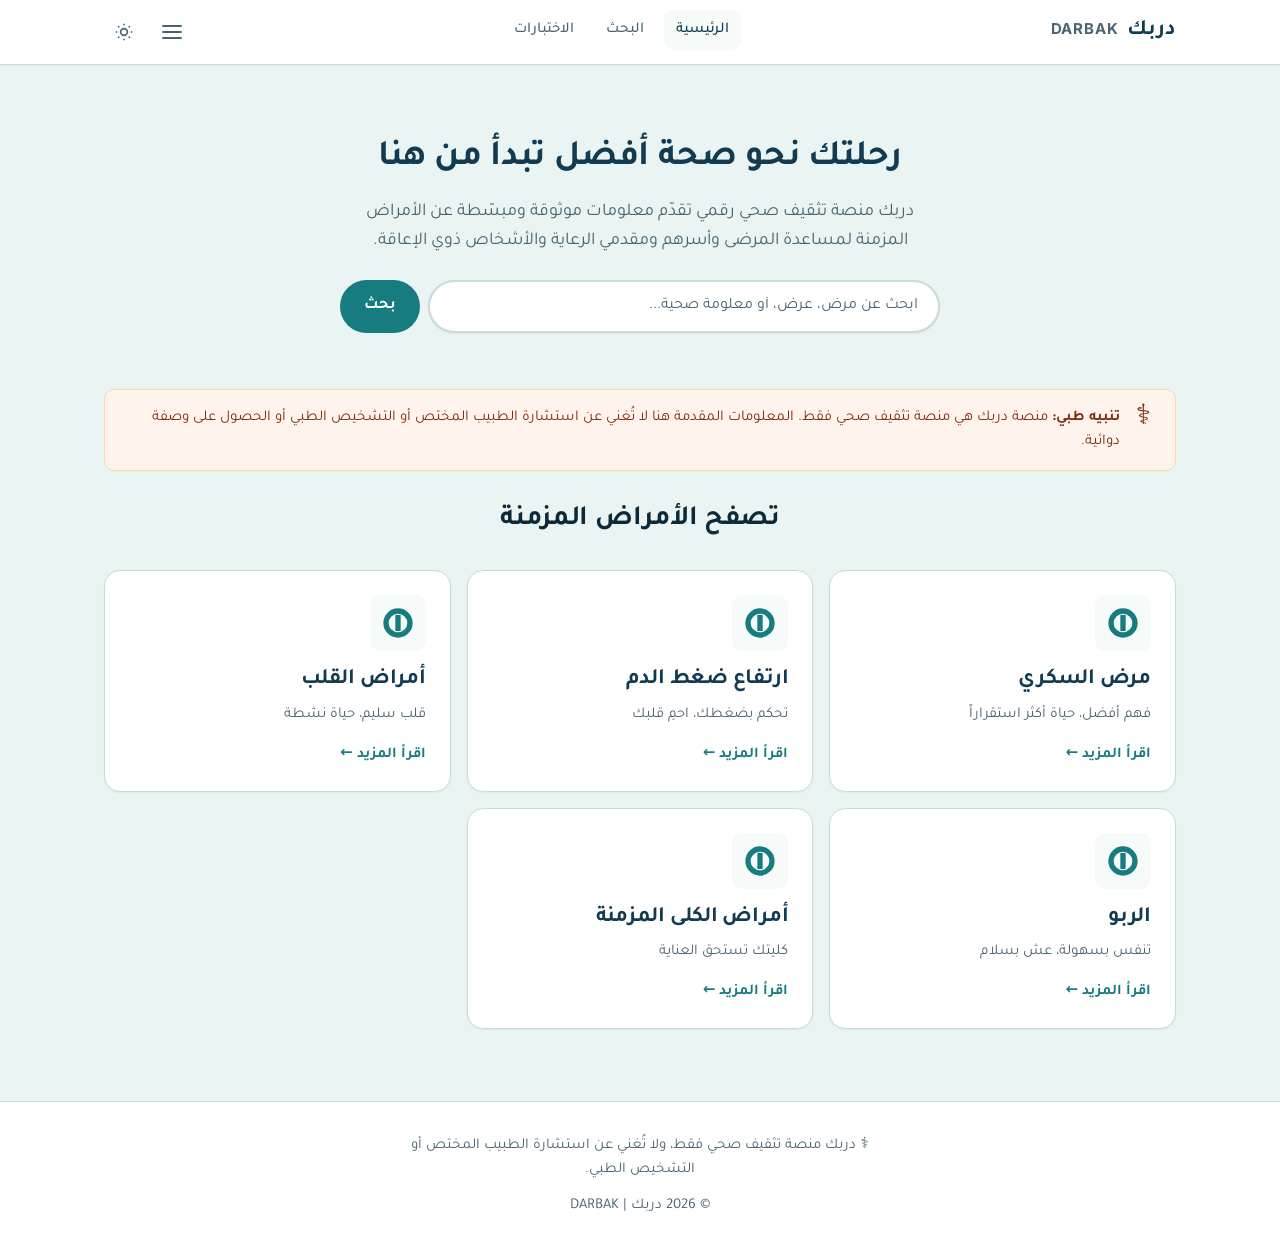
==== commit fc60848f: "Update index.html" ====
--- a/index.html
+++ b/index.html
@@ -7,15 +7,11 @@
   <meta name="theme-color" content="#123B52">
   <title>دربك | DARBAK — رحلتك نحو صحة أفضل تبدأ من هنا</title>
 
-  <!-- Fonts -->
   <link rel="preconnect" href="https://fonts.googleapis.com">
   <link rel="preconnect" href="https://fonts.gstatic.com" crossorigin>
   <link rel="stylesheet" href="https://fonts.googleapis.com/css2?family=Tajawal:wght@400;500;700&family=Inter:wght@400;500;600&display=swap">
-
-  <!-- Styles (ملف واحد فقط) -->
   <link rel="stylesheet" href="css/styles.css">
 
-  <!-- Theme Init -->
   <script>
     (function () {
       try {
@@ -30,7 +26,6 @@
 <body>
   <a href="#main" class="skip-link">تخطَّ إلى المحتوى الرئيسي</a>
 
-  <!-- ===================== HEADER ===================== -->
   <header class="site-header" role="banner">
     <div class="container site-header__inner">
       <a href="index.html" class="brand" aria-label="دربك — الصفحة الرئيسية">
@@ -38,7 +33,7 @@
         <span class="brand__name">DARBAK</span>
       </a>
       
-      <nav class="site-nav" aria-label="التنقل الرئيسي">
+      <nav class="site-nav" id="site-nav" aria-label="التنقل الرئيسي">
         <ul class="site-nav__list">
           <li><a href="index.html" class="site-nav__link" aria-current="page">الرئيسية</a></li>
           <li><a href="search.html" class="site-nav__link">البحث</a></li>
@@ -47,82 +42,71 @@
       </nav>
 
       <div class="site-header__actions">
+        <!-- زر القائمة للجوال -->
+        <button type="button" class="icon-btn mobile-menu-btn" id="mobile-menu-btn" aria-label="فتح القائمة" aria-expanded="false">
+          <svg viewBox="0 0 24 24" width="24" height="24" stroke="currentColor" stroke-width="2" fill="none" stroke-linecap="round" aria-hidden="true">
+            <path d="M3 12h18M3 6h18M3 18h18"/>
+          </svg>
+        </button>
+
         <button type="button" class="icon-btn theme-toggle" data-theme-toggle aria-label="تبديل الوضع الليلي" aria-pressed="false">
-          <svg class="theme-toggle__sun" viewBox="0 0 24 24" width="20" height="20" fill="none" stroke="currentColor" stroke-width="2" stroke-linecap="round" aria-hidden="true">
-            <circle cx="12" cy="12" r="4"/>
-            <path d="M12 2v2M12 20v2M4.93 4.93l1.41 1.41M17.66 17.66l1.41 1.41M2 12h2M20 12h2M4.93 19.07l1.41-1.41M17.66 6.34l1.41-1.41"/>
-          </svg>
-          <svg class="theme-toggle__moon" viewBox="0 0 24 24" width="20" height="20" fill="none" stroke="currentColor" stroke-width="2" stroke-linecap="round" stroke-linejoin="round" aria-hidden="true">
-            <path d="M21 12.79A9 9 0 1 1 11.21 3 7 7 0 0 0 21 12.79z"/>
-          </svg>
+          <svg class="theme-toggle__sun" viewBox="0 0 24 24" width="20" height="20" fill="none" stroke="currentColor" stroke-width="2" aria-hidden="true"><circle cx="12" cy="12" r="4"/><path d="M12 2v2M12 20v2M4.93 4.93l1.41 1.41M17.66 17.66l1.41 1.41M2 12h2M20 12h2M4.93 19.07l1.41-1.41M17.66 6.34l1.41-1.41"/></svg>
+          <svg class="theme-toggle__moon" viewBox="0 0 24 24" width="20" height="20" fill="none" stroke="currentColor" stroke-width="2" aria-hidden="true"><path d="M21 12.79A9 9 0 1 1 11.21 3 7 7 0 0 0 21 12.79z"/></svg>
         </button>
       </div>
     </div>
   </header>
 
-  <!-- ===================== MAIN ===================== -->
   <main id="main" class="main" role="main">
     <div class="container">
-
       <section class="hero" aria-labelledby="hero-title">
         <h1 id="hero-title" class="hero__title">رحلتك نحو صحة أفضل تبدأ من هنا</h1>
         <p class="hero__text">
           دربك منصة تثقيف صحي رقمي تقدّم معلومات موثوقة ومبسّطة عن الأمراض المزمنة
           لمساعدة المرضى وأسرهم ومقدمي الرعاية والأشخاص ذوي الإعاقة.
         </p>
-
-        <!-- مربع البحث في الصفحة الرئيسية -->
         <form action="search.html" method="get" class="home-search-form" role="search">
-          <input 
-            type="search" 
-            name="q" 
-            class="home-search-input" 
-            placeholder="ابحث عن مرض، عرض، أو معلومة صحية..." 
-            required
-          >
+          <input type="search" name="q" class="home-search-input" placeholder="ابحث عن مرض، عرض، أو معلومة صحية..." required>
           <button type="submit" class="btn btn--primary">بحث</button>
         </form>
-
       </section>
 
-      <!-- حاوية التنبيه الطبي (يملؤها الجافاسكريبت) -->
       <div id="disclaimer-container"></div>
 
-      <!-- حاوية بطاقات الأمراض (يملؤها الجافاسكريبت) -->
       <section aria-labelledby="diseases-title">
         <h2 id="diseases-title" style="text-align: center; margin-top: var(--space-8);">تصفح الأمراض المزمنة</h2>
-        <div id="diseases-container">
-          <!-- سيتم وضع البطاقات هنا تلقائياً -->
-        </div>
+        <div id="diseases-container"></div>
       </section>
-
     </div>
   </main>
 
-  <!-- ===================== FOOTER ===================== -->
   <footer class="site-footer" role="contentinfo">
     <div class="container">
-      <p class="site-footer__disclaimer">
-        ⚕ دربك منصة تثقيف صحي فقط، ولا تُغني عن استشارة الطبيب المختص أو التشخيص الطبي.
-      </p>
+      <p class="site-footer__disclaimer">⚕ دربك منصة تثقيف صحي فقط، ولا تُغني عن استشارة الطبيب المختص أو التشخيص الطبي.</p>
       <p class="site-footer__copy">© <span id="year">2026</span> دربك | DARBAK</p>
     </div>
   </footer>
 
-  <!-- ===================== SCRIPTS ===================== -->
   <script type="module">
     import { initTheme } from './js/theme.js';
     import { initHomePage } from './js/pages/home.js';
-
-    // تشغيل الوضع الليلي
+    
     initTheme();
-    
-    // تشغيل الصفحة الرئيسية (جلب البيانات وعرض البطاقات)
     initHomePage();
     
-    // تحديث السنة في الفوتر تلقائياً
     const y = document.getElementById('year');
     if (y) y.textContent = new Date().getFullYear();
+
+    // --- كود تفعيل زر القائمة ---
+    const menuBtn = document.getElementById('mobile-menu-btn');
+    const nav = document.getElementById('site-nav');
+    if (menuBtn && nav) {
+      menuBtn.addEventListener('click', () => {
+        const isOpen = nav.classList.toggle('is-open');
+        menuBtn.setAttribute('aria-expanded', isOpen);
+      });
+    }
+    // ----------------------------
   </script>
 </body>
 </html>
--- a/css/styles.css
+++ b/css/styles.css
@@ -553,3 +553,193 @@
   margin: 0;
   line-height: var(--lh-base);
 }
+
+/* ============================================================
+   9. HOME SEARCH BOX
+   ============================================================ */
+.home-search-form {
+  display: flex;
+  gap: var(--space-2);
+  max-width: 600px;
+  margin-inline: auto;
+  margin-block-start: var(--space-6);
+}
+
+.home-search-input {
+  flex-grow: 1;
+  padding: var(--space-3) var(--space-5);
+  border: 2px solid var(--color-border);
+  border-radius: var(--radius-full);
+  font-size: var(--fs-base);
+  background: var(--color-surface);
+  color: var(--color-text);
+  box-shadow: var(--shadow-sm);
+  transition: border-color var(--dur-fast) var(--ease-out), box-shadow var(--dur-fast) var(--ease-out);
+}
+
+.home-search-input:focus {
+  outline: none;
+  border-color: var(--color-accent);
+  box-shadow: 0 0 0 4px rgba(22, 124, 128, 0.15);
+}
+
+.home-search-form .btn {
+  border-radius: var(--radius-full);
+  padding-inline: var(--space-6);
+}
+
+/* ============================================================
+   10. FIX INPUT TEXT COLOR (DARK MODE)
+   ============================================================ */
+input, textarea {
+  color: var(--color-text) !important;
+  caret-color: var(--color-accent);
+  -webkit-text-fill-color: var(--color-text);
+}
+
+input::placeholder, textarea::placeholder {
+  color: var(--color-text-muted) !important;
+  -webkit-text-fill-color: var(--color-text-muted);
+  opacity: 1;
+}
+
+/* ============================================================
+   11. QUIZ PAGE
+   ============================================================ */
+.quiz-list {
+  display: grid;
+  gap: var(--space-4);
+  max-width: 800px;
+  margin-inline: auto;
+}
+
+.quiz-list-card {
+  display: block;
+  padding: var(--space-6);
+  background: var(--color-surface);
+  border: 1px solid var(--color-border);
+  border-radius: var(--radius-lg);
+  text-decoration: none;
+  color: var(--color-text);
+  transition: border-color var(--dur-fast) var(--ease-out), box-shadow var(--dur-fast) var(--ease-out);
+}
+
+.quiz-list-card:hover {
+  border-color: var(--color-accent);
+  box-shadow: var(--shadow-md);
+  text-decoration: none;
+}
+
+.quiz-list-card h2 {
+  color: var(--color-primary);
+  margin-bottom: var(--space-2);
+}
+
+.quiz-list-card p {
+  color: var(--color-text-muted);
+  margin-bottom: var(--space-4);
+}
+
+.quiz-form {
+  max-width: 800px;
+  margin-inline: auto;
+}
+
+.quiz-question {
+  background: var(--color-surface);
+  padding: var(--space-5);
+  border-radius: var(--radius-lg);
+  border: 1px solid var(--color-border);
+  margin-bottom: var(--space-4);
+}
+
+.quiz-question h3 {
+  font-size: var(--fs-md);
+  margin-bottom: var(--space-4);
+  color: var(--color-text);
+}
+
+.quiz-options {
+  display: flex;
+  flex-direction: column;
+  gap: var(--space-2);
+}
+
+.quiz-option {
+  display: flex;
+  align-items: center;
+  padding: var(--space-3) var(--space-4);
+  background: var(--color-surface-2);
+  border: 1px solid var(--color-border);
+  border-radius: var(--radius-md);
+  cursor: pointer;
+  transition: background-color var(--dur-fast) var(--ease-out);
+}
+
+.quiz-option:hover {
+  background: var(--color-border);
+}
+
+.quiz-option input[type="radio"] {
+  margin-inline-end: var(--space-3);
+  width: 18px;
+  height: 18px;
+  accent-color: var(--color-accent);
+}
+
+.btn--full {
+  width: 100%;
+  padding-block: var(--space-4);
+  font-size: var(--fs-md);
+  margin-top: var(--space-4);
+}
+
+/* النتائج */
+.quiz-score-box {
+  text-align: center;
+  background: var(--color-surface);
+  padding: var(--space-8);
+  border-radius: var(--radius-lg);
+  border: 2px solid var(--color-accent);
+  margin-bottom: var(--space-6);
+}
+
+.quiz-score-number {
+  font-size: 3rem;
+  font-weight: var(--fw-bold);
+  color: var(--color-accent);
+  display: block;
+}
+
+.quiz-result-item {
+  padding: var(--space-4);
+  border-radius: var(--radius-md);
+  margin-bottom: var(--space-3);
+  border-right: 4px solid var(--color-border);
+}
+
+.quiz-result-item.is-correct {
+  background: #F0FDF4;
+  border-right-color: #22C55E;
+}
+
+.quiz-result-item.is-wrong {
+  background: #FEF2F2;
+  border-right-color: #EF4444;
+}
+
+[data-theme="dark"] .quiz-result-item.is-correct { background: #052E16; }
+[data-theme="dark"] .quiz-result-item.is-wrong { background: #450A0A; }
+
+.quiz-result-item h4 {
+  margin-bottom: var(--space-2);
+}
+
+.quiz-explanation {
+  margin-top: var(--space-2);
+  font-size: var(--fs-sm);
+  color: var(--color-text-muted);
+  background: rgba(0,0,0,0.05);
+  padding: var(--space-2);
+  border-radius: var(--radius-sm);
+}
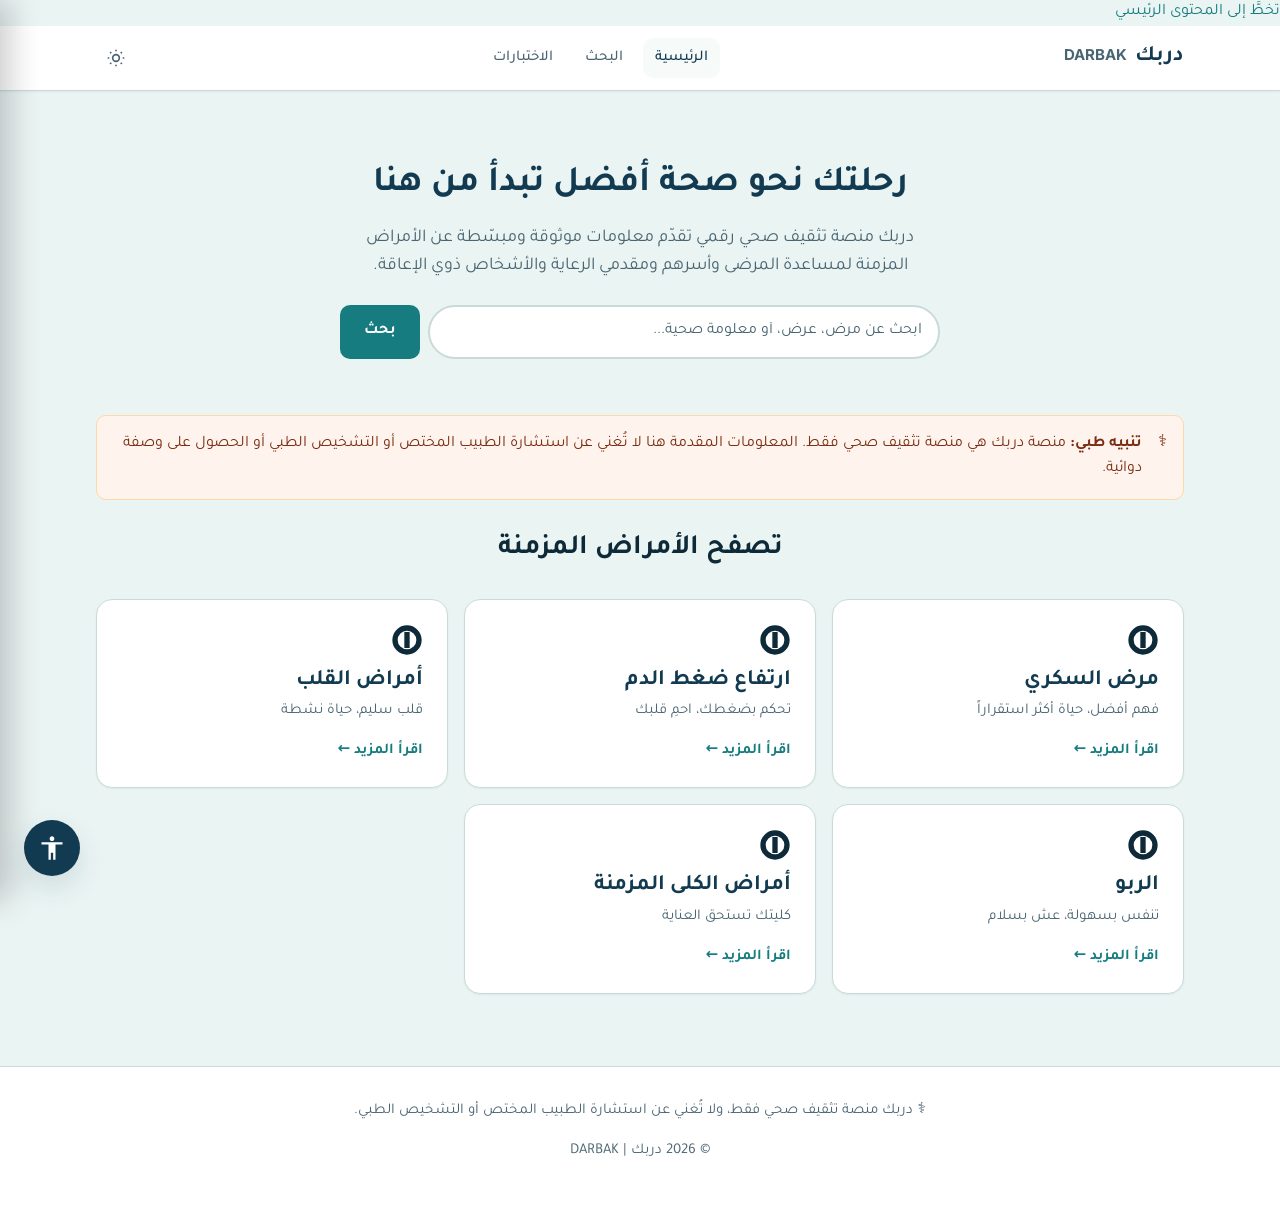
==== commit 432fd035: "Update index.html" ====
--- a/index.html
+++ b/index.html
@@ -42,13 +42,11 @@
       </nav>
 
       <div class="site-header__actions">
-        <!-- زر القائمة للجوال -->
         <button type="button" class="icon-btn mobile-menu-btn" id="mobile-menu-btn" aria-label="فتح القائمة" aria-expanded="false">
           <svg viewBox="0 0 24 24" width="24" height="24" stroke="currentColor" stroke-width="2" fill="none" stroke-linecap="round" aria-hidden="true">
             <path d="M3 12h18M3 6h18M3 18h18"/>
           </svg>
         </button>
-
         <button type="button" class="icon-btn theme-toggle" data-theme-toggle aria-label="تبديل الوضع الليلي" aria-pressed="false">
           <svg class="theme-toggle__sun" viewBox="0 0 24 24" width="20" height="20" fill="none" stroke="currentColor" stroke-width="2" aria-hidden="true"><circle cx="12" cy="12" r="4"/><path d="M12 2v2M12 20v2M4.93 4.93l1.41 1.41M17.66 17.66l1.41 1.41M2 12h2M20 12h2M4.93 19.07l1.41-1.41M17.66 6.34l1.41-1.41"/></svg>
           <svg class="theme-toggle__moon" viewBox="0 0 24 24" width="20" height="20" fill="none" stroke="currentColor" stroke-width="2" aria-hidden="true"><path d="M21 12.79A9 9 0 1 1 11.21 3 7 7 0 0 0 21 12.79z"/></svg>
@@ -89,15 +87,16 @@
 
   <script type="module">
     import { initTheme } from './js/theme.js';
+    import { initA11y } from './js/a11y.js';
     import { initHomePage } from './js/pages/home.js';
     
     initTheme();
+    initA11y();
     initHomePage();
     
     const y = document.getElementById('year');
     if (y) y.textContent = new Date().getFullYear();
 
-    // --- كود تفعيل زر القائمة ---
     const menuBtn = document.getElementById('mobile-menu-btn');
     const nav = document.getElementById('site-nav');
     if (menuBtn && nav) {
@@ -106,7 +105,6 @@
         menuBtn.setAttribute('aria-expanded', isOpen);
       });
     }
-    // ----------------------------
   </script>
 </body>
 </html>
--- a/css/styles.css
+++ b/css/styles.css
@@ -1,745 +1,155 @@
 /* ==========================================================================
    DARBAK — Master Stylesheet
-   Contains: Design Tokens, Reset, Base, Layout, and Components.
    ========================================================================== */
 
-/* ============================================================
-   1. DESIGN TOKENS (الألوان والخطوط والوضع الليلي)
-   ============================================================ */
+/* 1. DESIGN TOKENS */
 :root {
-  /* Brand palette */
-  --navy-500: #123B52;
-  --navy-600: #0E2E41;
-  --navy-400: #1B5271;
-  --teal-500: #167C80;
-  --teal-600: #116468;
-  --teal-400: #1FA0A6;
-  --mist-50:  #EAF4F3;
-  --mist-100: #DCEBE9;
-  --white:    #FFFFFF;
+  --navy-500: #123B52; --navy-600: #0E2E41; --navy-400: #1B5271;
+  --teal-500: #167C80; --teal-600: #116468; --teal-400: #1FA0A6;
+  --mist-50: #EAF4F3; --mist-100: #DCEBE9; --white: #FFFFFF;
 
-  /* Semantic colors — LIGHT */
-  --color-bg:            var(--mist-50);
-  --color-surface:       var(--white);
-  --color-surface-2:     #F6FAF9;
-  --color-text:          #0E2A38;
-  --color-text-muted:    #4A6572;
-  --color-text-invert:   var(--white);
-  --color-primary:       var(--navy-500);
-  --color-primary-hover: var(--navy-400);
-  --color-accent:        var(--teal-500);
-  --color-accent-hover:  var(--teal-600);
-  --color-border:        #C9DBD9;
-  --color-border-strong: #9FBFBC;
-  --color-focus:         var(--teal-500);
-  --color-danger:        #B91C1C;
-  --color-success:       #15803D;
-  --color-warning:       #B45309;
+  --color-bg: var(--mist-50); --color-surface: var(--white); --color-surface-2: #F6FAF9;
+  --color-text: #0E2A38; --color-text-muted: #4A6572; --color-text-invert: var(--white);
+  --color-primary: var(--navy-500); --color-primary-hover: var(--navy-400);
+  --color-accent: var(--teal-500); --color-accent-hover: var(--teal-600);
+  --color-border: #C9DBD9; --color-border-strong: #9FBFBC; --color-focus: var(--teal-500);
+  --color-danger: #B91C1C; --color-success: #15803D; --color-warning: #B45309;
 
-  /* Typography */
   --font-arabic: "Tajawal", "Segoe UI", system-ui, sans-serif;
-  --font-latin:  "Inter", system-ui, -apple-system, "Segoe UI", sans-serif;
-  --font-body:   var(--font-arabic);
+  --font-latin: "Inter", system-ui, -apple-system, sans-serif;
+  --font-body: var(--font-arabic);
 
-  --fs-xs:   0.8125rem; --fs-sm:  0.9375rem; --fs-base: 1rem;
-  --fs-md:   1.125rem;  --fs-lg:  1.375rem;   --fs-xl:   1.75rem;
-  --fs-2xl:  2.25rem;   --fs-3xl: 2.75rem;
+  --fs-xs: 0.8125rem; --fs-sm: 0.9375rem; --fs-base: 1rem; --fs-md: 1.125rem;
+  --fs-lg: 1.375rem; --fs-xl: 1.75rem; --fs-2xl: 2.25rem; --fs-3xl: 2.75rem;
 
   --lh-tight: 1.25; --lh-base: 1.6; --lh-loose: 1.75;
   --fw-regular: 400; --fw-medium: 500; --fw-bold: 700;
 
-  /* Spacing */
-  --space-1: 0.25rem; --space-2: 0.5rem;  --space-3: 0.75rem;
-  --space-4: 1rem;    --space-5: 1.25rem; --space-6: 1.5rem;
-  --space-8: 2rem;    --space-10: 2.5rem; --space-12: 3rem; --space-16: 4rem;
+  --space-1: 0.25rem; --space-2: 0.5rem; --space-3: 0.75rem; --space-4: 1rem;
+  --space-5: 1.25rem; --space-6: 1.5rem; --space-8: 2rem; --space-10: 2.5rem; --space-12: 3rem;
 
-  /* Radius */
-  --radius-sm: 6px; --radius-md: 10px; --radius-lg: 16px;
-  --radius-xl: 24px; --radius-full: 9999px;
+  --radius-sm: 6px; --radius-md: 10px; --radius-lg: 16px; --radius-full: 9999px;
 
-  /* Shadows */
-  --shadow-sm: 0 1px 2px rgba(18, 59, 82, 0.06);
-  --shadow-md: 0 4px 12px rgba(18, 59, 82, 0.08);
-  --shadow-lg: 0 12px 28px rgba(18, 59, 82, 0.12);
+  --shadow-sm: 0 1px 2px rgba(18, 59, 82, 0.06); --shadow-md: 0 4px 12px rgba(18, 59, 82, 0.08); --shadow-lg: 0 12px 28px rgba(18, 59, 82, 0.12);
+  --dur-fast: 120ms; --dur-base: 200ms; --dur-slow: 320ms;
+  --ease-out: cubic-bezier(0.22, 1, 0.36, 1); --ease-in-out: cubic-bezier(0.4, 0, 0.2, 1);
 
-  /* Motion */
-  --dur-fast: 120ms; --dur-base: 200ms; --dur-slow: 320ms;
-  --ease-out: cubic-bezier(0.22, 1, 0.36, 1);
-  --ease-in-out: cubic-bezier(0.4, 0, 0.2, 1);
-
-  /* Layout */
-  --container-max: 1120px;
-  --container-pad: var(--space-4);
-  --header-h: 64px;
+  --container-max: 1120px; --container-pad: var(--space-4); --header-h: 64px;
 }
 
-/* DARK THEME */
 [data-theme="dark"] {
-  --color-bg:            #0B1A26;
-  --color-surface:       #11293A;
-  --color-surface-2:     #17374C;
-  --color-text:          #E6EFF3;
-  --color-text-muted:    #9DB4C2;
-  --color-text-invert:   #0B1A26;
-  --color-primary:       var(--teal-400);
-  --color-primary-hover: #35B5BA;
-  --color-accent:        var(--teal-400);
-  --color-accent-hover:  #35B5BA;
-  --color-border:        #244458;
-  --color-border-strong: #375D75;
-  --color-focus:         var(--teal-400);
-  --color-danger:        #F87171;
-  --color-success:       #4ADE80;
-  --color-warning:       #FBBF24;
-
-  --shadow-sm: 0 1px 2px rgba(0, 0, 0, 0.4);
-  --shadow-md: 0 4px 12px rgba(0, 0, 0, 0.5);
-  --shadow-lg: 0 12px 28px rgba(0, 0, 0, 0.6);
+  --color-bg: #0B1A26; --color-surface: #11293A; --color-surface-2: #17374C;
+  --color-text: #E6EFF3; --color-text-muted: #9DB4C2; --color-text-invert: #0B1A26;
+  --color-primary: var(--teal-400); --color-primary-hover: #35B5BA;
+  --color-accent: var(--teal-400); --color-accent-hover: #35B5BA;
+  --color-border: #244458; --color-border-strong: #375D75; --color-focus: var(--teal-400);
+  --shadow-sm: 0 1px 2px rgba(0,0,0,0.4); --shadow-md: 0 4px 12px rgba(0,0,0,0.5); --shadow-lg: 0 12px 28px rgba(0,0,0,0.6);
 }
 
-/* ACCESSIBILITY VARIANTS */
+html[data-font-size="sm"] { font-size: 87.5%; }
+html[data-font-size="md"] { font-size: 100%; }
 html[data-font-size="lg"] { font-size: 112.5%; }
 html[data-font-size="xl"] { font-size: 125%; }
 
-[data-contrast="high"] {
-  --color-text: #000000; --color-text-muted: #1A1A1A;
-  --color-border: #000000; --color-border-strong: #000000;
-  --color-bg: #FFFFFF; --color-surface: #FFFFFF;
-}
-[data-theme="dark"][data-contrast="high"] {
-  --color-text: #FFFFFF; --color-text-muted: #E6E6E6;
-  --color-border: #FFFFFF; --color-border-strong: #FFFFFF;
-  --color-bg: #000000; --color-surface: #000000; --color-surface-2: #0A0A0A;
-}
+[data-contrast="high"] { --color-text: #000; --color-text-muted: #1A1A1A; --color-border: #000; --color-bg: #FFF; --color-surface: #FFF; }
+[data-theme="dark"][data-contrast="high"] { --color-text: #FFF; --color-text-muted: #E6E6E6; --color-border: #FFF; --color-bg: #000; --color-surface: #000; }
 
 [data-motion="reduced"] { --dur-fast: 0ms; --dur-base: 0ms; --dur-slow: 0ms; }
-@media (prefers-reduced-motion: reduce) {
-  html:not([data-motion="full"]) { --dur-fast: 0ms; --dur-base: 0ms; --dur-slow: 0ms; }
-}
 
-/* ============================================================
-   2. RESET
-   ============================================================ */
+/* 2. RESET & BASE */
 *, *::before, *::after { box-sizing: border-box; }
-
-html {
-  -webkit-text-size-adjust: 100%;
-  text-size-adjust: 100%;
-  scroll-behavior: smooth;
-}
-
-@media (prefers-reduced-motion: reduce) {
-  html:not([data-motion="full"]) { scroll-behavior: auto; }
-}
-
-body {
-  margin: 0;
-  min-height: 100vh;
-  font-family: var(--font-body);
-  font-size: var(--fs-base);
-  line-height: var(--lh-base);
-  color: var(--color-text);
-  background-color: var(--color-bg);
-  -webkit-font-smoothing: antialiased;
-  -moz-osx-font-smoothing: grayscale;
-  text-rendering: optimizeLegibility;
-  transition: background-color var(--dur-base) var(--ease-out), color var(--dur-base) var(--ease-out);
-}
-
+html { -webkit-text-size-adjust: 100%; scroll-behavior: smooth; }
+body { margin: 0; min-height: 100vh; font-family: var(--font-body); font-size: var(--fs-base); line-height: var(--lh-base); color: var(--color-text); background-color: var(--color-bg); -webkit-font-smoothing: antialiased; transition: background-color var(--dur-base) var(--ease-out), color var(--dur-base) var(--ease-out); }
 img, svg, video { display: block; max-width: 100%; height: auto; }
 button, input, select, textarea { font: inherit; color: inherit; }
 button { cursor: pointer; background: none; border: 0; padding: 0; }
+h1, h2, h3, h4, h5, h6 { margin: 0 0 var(--space-3); color: var(--color-text); font-weight: var(--fw-bold); line-height: var(--lh-tight); }
+h1 { font-size: var(--fs-2xl); } h2 { font-size: var(--fs-xl); } h3 { font-size: var(--fs-lg); }
+p { margin: 0 0 var(--space-4); }
+a { color: var(--color-accent); text-decoration: none; transition: color var(--dur-fast); }
+a:hover { color: var(--color-accent-hover); text-decoration: underline; }
+ul, ol { margin: 0 0 var(--space-4); padding-inline-start: var(--space-6); }
 
-/* ============================================================
-   3. BASE TYPOGRAPHY
-   ============================================================ */
-h1, h2, h3, h4, h5, h6 {
-  margin: 0 0 var(--space-3);
-  color: var(--color-text);
-  font-weight: var(--fw-bold);
-  line-height: var(--lh-tight);
-  letter-spacing: -0.01em;
-}
-h1 { font-size: var(--fs-2xl); }
-h2 { font-size: var(--fs-xl); }
-h3 { font-size: var(--fs-lg); }
-h4 { font-size: var(--fs-md); }
-h5 { font-size: var(--fs-base); }
-h6 { font-size: var(--fs-sm); }
+/* 3. LAYOUT & HEADER */
+.container { width: 100%; max-width: var(--container-max); margin-inline: auto; padding-inline: var(--container-pad); }
+.site-header { position: sticky; top: 0; z-index: 50; background: var(--color-surface); border-bottom: 1px solid var(--color-border); box-shadow: var(--shadow-sm); }
+.site-header__inner { display: flex; align-items: center; justify-content: space-between; min-height: var(--header-h); }
+.brand { display: inline-flex; align-items: baseline; gap: var(--space-2); color: var(--color-primary); font-weight: var(--fw-bold); text-decoration: none; }
+.brand__mark { font-size: var(--fs-lg); } .brand__name { font-family: var(--font-latin); font-size: var(--fs-sm); color: var(--color-text-muted); }
+.site-nav__list { display: flex; gap: var(--space-2); margin: 0; padding: 0; list-style: none; }
+.site-nav__link { display: inline-block; padding: var(--space-2) var(--space-3); color: var(--color-text-muted); font-size: var(--fs-sm); font-weight: var(--fw-medium); border-radius: var(--radius-md); }
+.site-nav__link:hover, .site-nav__link[aria-current="page"] { background: var(--color-surface-2); color: var(--color-primary); text-decoration: none; }
+.site-header__actions { display: flex; gap: var(--space-2); }
+.icon-btn { display: inline-flex; align-items: center; justify-content: center; width: 40px; height: 40px; border-radius: var(--radius-md); color: var(--color-text-muted); }
+.icon-btn:hover { background: var(--color-surface-2); color: var(--color-text); }
+html[data-theme="dark"] .theme-toggle__sun { display: none; } html[data-theme="light"] .theme-toggle__moon { display: none; }
+.main { padding-block: var(--space-10); min-height: calc(100vh - var(--header-h) - 150px); }
+.hero { text-align: center; padding-block: var(--space-8); }
+.hero__title { color: var(--color-primary); margin-bottom: var(--space-4); }
+.hero__text { max-width: 60ch; margin-inline: auto; color: var(--color-text-muted); font-size: var(--fs-md); }
+.site-footer { padding-block: var(--space-8); background: var(--color-surface); border-top: 1px solid var(--color-border); text-align: center; color: var(--color-text-muted); font-size: var(--fs-sm); }
 
-p { margin: 0 0 var(--space-4); line-height: var(--lh-base); }
-
-a {
-  color: var(--color-accent);
-  text-decoration: none;
-  text-underline-offset: 2px;
-  transition: color var(--dur-fast) var(--ease-out);
-}
-a:hover { color: var(--color-accent-hover); text-decoration: underline; }
-
-[lang="en"], code, kbd, pre, samp { font-family: var(--font-latin); }
-ul, ol { margin: 0 0 var(--space-4); padding-inline-start: var(--space-6); }
-li { margin-block-end: var(--space-1); }
-strong, b { font-weight: var(--fw-bold); }
-small { font-size: var(--fs-sm); }
-hr { border: 0; border-top: 1px solid var(--color-border); margin: var(--space-6) 0; }
-::selection { background: var(--color-accent); color: var(--color-text-invert); }
-
-/* ============================================================
-   4. ACCESSIBILITY & FOCUS
-   ============================================================ */
-:focus { outline: none; }
-:focus-visible {
-  outline: 3px solid var(--color-focus);
-  outline-offset: 2px;
-  border-radius: var(--radius-sm);
-}
-:focus:not(:focus-visible) { outline: none; }
-
-.sr-only {
-  position: absolute !important;
-  width: 1px; height: 1px;
-  padding: 0; margin: -1px;
-  overflow: hidden;
-  clip: rect(0, 0, 0, 0);
-  white-space: nowrap;
-  border: 0;
-}
-
-.skip-link {
-  position: fixed;
-  inset-inline-start: var(--space-4);
-  inset-block-start: var(--space-4);
-  z-index: 9999;
-  padding: var(--space-3) var(--space-5);
-  background: var(--color-primary);
-  color: var(--color-text-invert);
-  font-weight: var(--fw-medium);
-  border-radius: var(--radius-md);
-  box-shadow: var(--shadow-md);
-  transform: translateY(-200%);
-  transition: transform var(--dur-fast) var(--ease-out);
-}
-.skip-link:focus { transform: translateY(0); outline: 3px solid var(--color-focus); outline-offset: 2px; }
-
-/* ============================================================
-   5. LAYOUT (Header, Main, Footer)
-   ============================================================ */
-.container {
-  width: 100%;
-  max-width: var(--container-max);
-  margin-inline: auto;
-  padding-inline: var(--container-pad);
-}
-@media (min-width: 768px) { :root { --container-pad: var(--space-6); } }
-
-.site-header {
-  position: sticky;
-  inset-block-start: 0;
-  z-index: 50;
-  background: var(--color-surface);
-  border-block-end: 1px solid var(--color-border);
-  box-shadow: var(--shadow-sm);
-}
-
-.site-header__inner {
-  display: flex;
-  align-items: center;
-  justify-content: space-between;
-  gap: var(--space-4);
-  min-height: var(--header-h);
-}
-
-.brand { display: inline-flex; align-items: baseline; gap: var(--space-2); color: var(--color-primary); font-weight: var(--fw-bold); text-decoration: none; }
-.brand:hover { text-decoration: none; color: var(--color-primary); }
-.brand__mark { font-size: var(--fs-lg); font-weight: var(--fw-bold); }
-.brand__name { font-family: var(--font-latin); font-size: var(--fs-sm); letter-spacing: 0.06em; color: var(--color-text-muted); text-transform: uppercase; }
-
-.site-nav__list { display: flex; align-items: center; gap: var(--space-2); margin: 0; padding: 0; list-style: none; }
-.site-nav__link {
-  display: inline-block;
-  padding: var(--space-2) var(--space-3);
-  color: var(--color-text-muted);
-  font-size: var(--fs-sm);
-  font-weight: var(--fw-medium);
-  border-radius: var(--radius-md);
-  transition: background-color var(--dur-fast) var(--ease-out), color var(--dur-fast) var(--ease-out);
-}
-.site-nav__link:hover { background: var(--color-surface-2); color: var(--color-text); text-decoration: none; }
-.site-nav__link[aria-current="page"] { color: var(--color-primary); background: var(--color-surface-2); }
-
-.site-header__actions { display: flex; align-items: center; gap: var(--space-2); }
-
-.icon-btn {
-  display: inline-flex; align-items: center; justify-content: center;
-  width: 40px; height: 40px; border-radius: var(--radius-md);
-  color: var(--color-text-muted); background: transparent;
-  transition: background-color var(--dur-fast) var(--ease-out), color var(--dur-fast) var(--ease-out);
-}
-.icon-btn:hover { background: var(--color-surface-2); color: var(--color-text); }
-
-html[data-theme="dark"] .theme-toggle__sun { display: none; }
-html[data-theme="light"] .theme-toggle__moon { display: none; }
-
-.main { padding-block: var(--space-10); min-height: calc(100vh - var(--header-h) - 200px); }
-
-.hero { padding-block: var(--space-8); text-align: center; }
-.hero__title { font-size: var(--fs-2xl); margin-block-end: var(--space-4); color: var(--color-primary); }
-.hero__text { max-width: 60ch; margin-inline: auto; font-size: var(--fs-md); color: var(--color-text-muted); }
-
-.site-footer { padding-block: var(--space-8); background: var(--color-surface); border-block-start: 1px solid var(--color-border); color: var(--color-text-muted); text-align: center; font-size: var(--fs-sm); }
-.site-footer__disclaimer { max-width: 65ch; margin-inline: auto; margin-block-end: var(--space-3); }
-.site-footer__copy { margin: 0; color: var(--color-text-muted); }
-
-@media (max-width: 640px) {
-  .site-nav { display: none; }
-  h1 { font-size: var(--fs-xl); }
-  h2 { font-size: var(--fs-lg); }
-  .hero__title { font-size: var(--fs-xl); }
-}
-
-/* ============================================================
-   6. COMPONENTS (Cards, Grid, Disclaimer)
-   ============================================================ */
+/* 4. COMPONENTS */
 .diseases-grid { display: grid; grid-template-columns: 1fr; gap: var(--space-4); margin-block: var(--space-8); }
 @media (min-width: 640px) { .diseases-grid { grid-template-columns: repeat(2, 1fr); } }
 @media (min-width: 1024px) { .diseases-grid { grid-template-columns: repeat(3, 1fr); } }
+.disease-card { display: flex; flex-direction: column; padding: var(--space-6); background: var(--color-surface); border: 1px solid var(--color-border); border-radius: var(--radius-lg); box-shadow: var(--shadow-sm); text-decoration: none; color: var(--color-text); transition: transform var(--dur-base), box-shadow var(--dur-base), border-color var(--dur-base); }
+.disease-card:hover { transform: translateY(-4px); box-shadow: var(--shadow-md); border-color: var(--color-accent); text-decoration: none; }
+.disease-card__title { color: var(--color-primary); font-size: var(--fs-lg); margin-block: var(--space-3) var(--space-1); }
+.disease-card__tagline { color: var(--color-text-muted); font-size: var(--fs-sm); flex-grow: 1; margin-bottom: var(--space-4); }
+.disease-card__action { color: var(--color-accent); font-weight: var(--fw-bold); font-size: var(--fs-sm); }
+.medical-disclaimer { display: flex; gap: var(--space-4); padding: var(--space-4); background: #FFF4ED; border: 1px solid #FFD8A8; border-radius: var(--radius-md); color: #7C2D12; margin-block: var(--space-6); }
+[data-theme="dark"] .medical-disclaimer { background: #3B1A10; border-color: #7C2D12; color: #FED7AA; }
+.search-form, .home-search-form { display: flex; gap: var(--space-2); max-width: 600px; margin-inline: auto; margin-top: var(--space-6); }
+.search-input, .home-search-input { flex-grow: 1; padding: var(--space-3) var(--space-4); border: 2px solid var(--color-border); border-radius: var(--radius-full); background: var(--color-surface); color: var(--color-text); }
+.btn { padding: var(--space-3) var(--space-6); border-radius: var(--radius-md); font-weight: var(--fw-bold); text-align: center; display: inline-block; }
+.btn--primary { background: var(--color-accent); color: var(--color-text-invert); }
+.btn--primary:hover { background: var(--color-accent-hover); text-decoration: none; }
 
-.disease-card {
-  display: flex; flex-direction: column;
-  padding: var(--space-6);
-  background: var(--color-surface);
-  border: 1px solid var(--color-border);
-  border-radius: var(--radius-lg);
-  box-shadow: var(--shadow-sm);
-  text-decoration: none; color: var(--color-text);
-  transition: transform var(--dur-base) var(--ease-out), box-shadow var(--dur-base) var(--ease-out), border-color var(--dur-base) var(--ease-out);
-  height: 100%;
-}
-.disease-card:hover { transform: translateY(-4px); box-shadow: var(--shadow-md); border-color: var(--color-accent); text-decoration: none; }
+/* 5. INNER PAGES */
+.disease-header { text-align: center; margin-bottom: var(--space-8); border-bottom: 2px solid var(--color-border); padding-bottom: var(--space-6); }
+.disease-header__title { color: var(--color-primary); font-size: var(--fs-3xl); margin-bottom: var(--space-2); }
+.disease-meta { display: inline-flex; gap: var(--space-3); font-size: var(--fs-sm); background: var(--color-surface-2); padding: var(--space-2) var(--space-4); border-radius: var(--radius-full); }
+.disease-sections { display: flex; flex-direction: column; gap: var(--space-6); margin-bottom: var(--space-10); }
+.disease-section { background: var(--color-surface); padding: var(--space-6); border-radius: var(--radius-lg); border: 1px solid var(--color-border); }
+.disease-section__title { color: var(--color-primary); font-size: var(--fs-xl); border-inline-start: 4px solid var(--color-accent); padding-inline-start: var(--space-3); margin-bottom: var(--space-4); }
+.disease-section--warning { background: #FFF4ED; border-color: #FFD8A8; }
+[data-theme="dark"] .disease-section--warning { background: #3B1A10; border-color: #7C2D12; }
+.disease-section--warning .disease-section__title { color: var(--color-danger); border-color: var(--color-danger); }
+.quiz-list, .search-results-list { display: flex; flex-direction: column; gap: var(--space-4); max-width: 800px; margin-inline: auto; }
+.quiz-list-card, .search-result-card { display: block; padding: var(--space-5); background: var(--color-surface); border: 1px solid var(--color-border); border-radius: var(--radius-lg); text-decoration: none; color: var(--color-text); }
+.quiz-list-card:hover, .search-result-card:hover { border-color: var(--color-accent); text-decoration: none; }
+.quiz-question { background: var(--color-surface); padding: var(--space-5); border-radius: var(--radius-lg); border: 1px solid var(--color-border); margin-bottom: var(--space-4); }
+.quiz-option { display: flex; align-items: center; padding: var(--space-3); border: 1px solid var(--color-border); border-radius: var(--radius-md); margin-bottom: var(--space-2); cursor: pointer; background: var(--color-surface-2); }
+.quiz-score-box { text-align: center; background: var(--color-surface); padding: var(--space-8); border: 2px solid var(--color-accent); border-radius: var(--radius-lg); margin-bottom: var(--space-6); }
+.quiz-score-number { font-size: 3rem; color: var(--color-accent); font-weight: var(--fw-bold); display: block; }
 
-.disease-card__icon {
-  width: 56px; height: 56px;
-  display: flex; align-items: center; justify-content: center;
-  background: var(--color-surface-2); color: var(--color-accent);
-  border-radius: var(--radius-md); margin-block-end: var(--space-4);
-}
-.disease-card__title { font-size: var(--fs-lg); margin-block-end: var(--space-2); color: var(--color-primary); }
-.disease-card__tagline { font-size: var(--fs-sm); color: var(--color-text-muted); flex-grow: 1; margin-block-end: var(--space-4); }
-.disease-card__action { font-size: var(--fs-sm); font-weight: var(--fw-bold); color: var(--color-accent); }
-
-.medical-disclaimer {
-  display: flex; gap: var(--space-4);
-  padding: var(--space-4) var(--space-6);
-  background: #FFF4ED;
-  border: 1px solid #FFD8A8;
-  border-radius: var(--radius-md);
-  margin-block: var(--space-6);
-  color: #7C2D12;
-}
-[data-theme="dark"] .medical-disclaimer { background: #3B1A10; border-color: #7C2D12; color: #FED7AA; }
-.medical-disclaimer__icon { font-size: var(--fs-xl); line-height: 1; }
-.medical-disclaimer__text { font-size: var(--fs-sm); line-height: var(--lh-base); }
-
-/* ============================================================
-   7. DISEASE PAGE
-   ============================================================ */
-.disease-header {
-  text-align: center;
-  margin-block-end: var(--space-8);
-  padding-block-end: var(--space-6);
-  border-bottom: 2px solid var(--color-border);
+/* 6. MOBILE NAVIGATION */
+.mobile-menu-btn { display: none; }
+@media (max-width: 768px) {
+  .mobile-menu-btn { display: inline-flex; }
+  .site-nav { display: none; position: absolute; top: 100%; left: 0; right: 0; background: var(--color-surface); border-bottom: 1px solid var(--color-border); padding: var(--space-4); z-index: 40; box-shadow: var(--shadow-md); }
+  .site-nav.is-open { display: block !important; }
+  .site-nav__list { flex-direction: column; align-items: stretch; }
+  .site-nav__link { text-align: center; background: var(--color-surface-2); margin-bottom: var(--space-2); }
 }
 
-.disease-header__title {
-  font-size: var(--fs-3xl);
-  color: var(--color-primary);
-  margin-block-end: var(--space-2);
-}
+/* 7. INPUT FIX */
+input, textarea { color: var(--color-text) !important; -webkit-text-fill-color: var(--color-text); }
+input::placeholder { color: var(--color-text-muted) !important; -webkit-text-fill-color: var(--color-text-muted); }
 
-.disease-header__tagline {
-  font-size: var(--fs-lg);
-  color: var(--color-accent);
-  margin-block-end: var(--space-4);
-}
-
-.disease-meta {
-  display: flex;
-  justify-content: center;
-  gap: var(--space-3);
-  font-size: var(--fs-sm);
-  color: var(--color-text-muted);
-  background: var(--color-surface-2);
-  padding: var(--space-2) var(--space-4);
-  border-radius: var(--radius-full);
-  display: inline-flex;
-  flex-wrap: wrap;
-}
-
-.disease-sections {
-  display: flex;
-  flex-direction: column;
-  gap: var(--space-6);
-  margin-block-end: var(--space-10);
-}
-
-.disease-section {
-  background: var(--color-surface);
-  padding: var(--space-6);
-  border-radius: var(--radius-lg);
-  border: 1px solid var(--color-border);
-  box-shadow: var(--shadow-sm);
-}
-
-.disease-section__title {
-  color: var(--color-primary);
-  font-size: var(--fs-xl);
-  margin-block-end: var(--space-4);
-  border-inline-start: 4px solid var(--color-accent);
-  padding-inline-start: var(--space-3);
-}
-
-.disease-list {
-  margin: 0;
-  padding-inline-start: var(--space-5);
-}
-
-.disease-list li {
-  margin-block-end: var(--space-2);
-  line-height: var(--lh-base);
-}
-
-/* قسم التحذير (علامات الخطر) */
-.disease-section--warning {
-  background: #FFF4ED;
-  border-color: #FFD8A8;
-}
-[data-theme="dark"] .disease-section--warning {
-  background: #3B1A10;
-  border-color: #7C2D12;
-}
-.disease-section--warning .disease-section__title {
-  color: var(--color-danger);
-  border-inline-start-color: var(--color-danger);
-}
-
-/* المصادر */
-.disease-sources {
-  padding: var(--space-6);
-  background: var(--color-surface-2);
-  border-radius: var(--radius-md);
-  font-size: var(--fs-sm);
-}
-.disease-sources h3 {
-  font-size: var(--fs-base);
-  margin-block-end: var(--space-3);
-}
-.disease-sources ul {
-  margin: 0;
-  padding-inline-start: var(--space-4);
-}
-.disease-sources li {
-  margin-block-end: var(--space-2);
- 
-}
-
-/* ============================================================
-   8. SEARCH PAGE
-   ============================================================ */
-.page-title {
-  text-align: center;
-  color: var(--color-primary);
-  margin-block-end: var(--space-6);
-}
-
-.search-form {
-  display: flex;
-  gap: var(--space-2);
-  max-width: 700px;
-  margin-inline: auto;
-  margin-block-end: var(--space-8);
-}
-
-.search-input {
-  flex-grow: 1;
-  padding: var(--space-3) var(--space-4);
-  border: 2px solid var(--color-border);
-  border-radius: var(--radius-md);
-  font-size: var(--fs-base);
-  background: var(--color-surface);
-  color: var(--color-text);
-  transition: border-color var(--dur-fast) var(--ease-out);
-}
-
-.search-input:focus {
-  outline: none;
-  border-color: var(--color-accent);
-  box-shadow: 0 0 0 3px rgba(22, 124, 128, 0.2);
-}
-
-.btn {
-  padding: var(--space-3) var(--space-6);
-  border-radius: var(--radius-md);
-  font-weight: var(--fw-bold);
-  transition: background-color var(--dur-fast) var(--ease-out);
-}
-
-.btn--primary {
-  background: var(--color-accent);
-  color: var(--color-text-invert);
-}
-
-.btn--primary:hover {
-  background: var(--color-accent-hover);
-}
-
-.search-hint {
-  text-align: center;
-  color: var(--color-text-muted);
-  font-size: var(--fs-md);
-  padding-block: var(--space-8);
-}
-
-.search-results-title {
-  font-size: var(--fs-lg);
-  color: var(--color-primary);
-  margin-block-end: var(--space-4);
-  border-bottom: 2px solid var(--color-border);
-  padding-bottom: var(--space-2);
-}
-
-.search-results-list {
-  display: flex;
-  flex-direction: column;
-  gap: var(--space-4);
-}
-
-.search-result-card {
-  display: block;
-  padding: var(--space-4) var(--space-5);
-  background: var(--color-surface);
-  border: 1px solid var(--color-border);
-  border-radius: var(--radius-md);
-  text-decoration: none;
-  color: var(--color-text);
-  transition: border-color var(--dur-fast) var(--ease-out), transform var(--dur-fast) var(--ease-out);
-}
-
-.search-result-card:hover {
-  border-color: var(--color-accent);
-  transform: translateX(-4px); /* حركة بسيطة لليسار (RTL) */
-  text-decoration: none;
-}
-
-.search-result-card__header {
-  display: flex;
-  align-items: center;
-  gap: var(--space-3);
-  margin-block-end: var(--space-2);
-  color: var(--color-primary);
-}
-
-.search-result-card__badge {
-  font-size: var(--fs-xs);
-  background: var(--color-surface-2);
-  color: var(--color-accent);
-  padding: var(--space-1) var(--space-2);
-  border-radius: var(--radius-sm);
-}
-
-.search-result-card__text {
-  font-size: var(--fs-sm);
-  color: var(--color-text-muted);
-  margin: 0;
-  line-height: var(--lh-base);
-}
-
-/* ============================================================
-   9. HOME SEARCH BOX
-   ============================================================ */
-.home-search-form {
-  display: flex;
-  gap: var(--space-2);
-  max-width: 600px;
-  margin-inline: auto;
-  margin-block-start: var(--space-6);
-}
-
-.home-search-input {
-  flex-grow: 1;
-  padding: var(--space-3) var(--space-5);
-  border: 2px solid var(--color-border);
-  border-radius: var(--radius-full);
-  font-size: var(--fs-base);
-  background: var(--color-surface);
-  color: var(--color-text);
-  box-shadow: var(--shadow-sm);
-  transition: border-color var(--dur-fast) var(--ease-out), box-shadow var(--dur-fast) var(--ease-out);
-}
-
-.home-search-input:focus {
-  outline: none;
-  border-color: var(--color-accent);
-  box-shadow: 0 0 0 4px rgba(22, 124, 128, 0.15);
-}
-
-.home-search-form .btn {
-  border-radius: var(--radius-full);
-  padding-inline: var(--space-6);
-}
-
-/* ============================================================
-   10. FIX INPUT TEXT COLOR (DARK MODE)
-   ============================================================ */
-input, textarea {
-  color: var(--color-text) !important;
-  caret-color: var(--color-accent);
-  -webkit-text-fill-color: var(--color-text);
-}
-
-input::placeholder, textarea::placeholder {
-  color: var(--color-text-muted) !important;
-  -webkit-text-fill-color: var(--color-text-muted);
-  opacity: 1;
-}
-
-/* ============================================================
-   11. QUIZ PAGE
-   ============================================================ */
-.quiz-list {
-  display: grid;
-  gap: var(--space-4);
-  max-width: 800px;
-  margin-inline: auto;
-}
-
-.quiz-list-card {
-  display: block;
-  padding: var(--space-6);
-  background: var(--color-surface);
-  border: 1px solid var(--color-border);
-  border-radius: var(--radius-lg);
-  text-decoration: none;
-  color: var(--color-text);
-  transition: border-color var(--dur-fast) var(--ease-out), box-shadow var(--dur-fast) var(--ease-out);
-}
-
-.quiz-list-card:hover {
-  border-color: var(--color-accent);
-  box-shadow: var(--shadow-md);
-  text-decoration: none;
-}
-
-.quiz-list-card h2 {
-  color: var(--color-primary);
-  margin-bottom: var(--space-2);
-}
-
-.quiz-list-card p {
-  color: var(--color-text-muted);
-  margin-bottom: var(--space-4);
-}
-
-.quiz-form {
-  max-width: 800px;
-  margin-inline: auto;
-}
-
-.quiz-question {
-  background: var(--color-surface);
-  padding: var(--space-5);
-  border-radius: var(--radius-lg);
-  border: 1px solid var(--color-border);
-  margin-bottom: var(--space-4);
-}
-
-.quiz-question h3 {
-  font-size: var(--fs-md);
-  margin-bottom: var(--space-4);
-  color: var(--color-text);
-}
-
-.quiz-options {
-  display: flex;
-  flex-direction: column;
-  gap: var(--space-2);
-}
-
-.quiz-option {
-  display: flex;
-  align-items: center;
-  padding: var(--space-3) var(--space-4);
-  background: var(--color-surface-2);
-  border: 1px solid var(--color-border);
-  border-radius: var(--radius-md);
-  cursor: pointer;
-  transition: background-color var(--dur-fast) var(--ease-out);
-}
-
-.quiz-option:hover {
-  background: var(--color-border);
-}
-
-.quiz-option input[type="radio"] {
-  margin-inline-end: var(--space-3);
-  width: 18px;
-  height: 18px;
-  accent-color: var(--color-accent);
-}
-
-.btn--full {
-  width: 100%;
-  padding-block: var(--space-4);
-  font-size: var(--fs-md);
-  margin-top: var(--space-4);
-}
-
-/* النتائج */
-.quiz-score-box {
-  text-align: center;
-  background: var(--color-surface);
-  padding: var(--space-8);
-  border-radius: var(--radius-lg);
-  border: 2px solid var(--color-accent);
-  margin-bottom: var(--space-6);
-}
-
-.quiz-score-number {
-  font-size: 3rem;
-  font-weight: var(--fw-bold);
-  color: var(--color-accent);
-  display: block;
-}
-
-.quiz-result-item {
-  padding: var(--space-4);
-  border-radius: var(--radius-md);
-  margin-bottom: var(--space-3);
-  border-right: 4px solid var(--color-border);
-}
-
-.quiz-result-item.is-correct {
-  background: #F0FDF4;
-  border-right-color: #22C55E;
-}
-
-.quiz-result-item.is-wrong {
-  background: #FEF2F2;
-  border-right-color: #EF4444;
-}
-
-[data-theme="dark"] .quiz-result-item.is-correct { background: #052E16; }
-[data-theme="dark"] .quiz-result-item.is-wrong { background: #450A0A; }
-
-.quiz-result-item h4 {
-  margin-bottom: var(--space-2);
-}
-
-.quiz-explanation {
-  margin-top: var(--space-2);
-  font-size: var(--fs-sm);
-  color: var(--color-text-muted);
-  background: rgba(0,0,0,0.05);
-  padding: var(--space-2);
-  border-radius: var(--radius-sm);
-}
+/* 8. ACCESSIBILITY PANEL (a11y) */
+.a11y-toggle { position: fixed; bottom: var(--space-6); left: var(--space-6); z-index: 1000; width: 56px; height: 56px; border-radius: 50%; background: var(--color-primary); color: var(--color-text-invert); box-shadow: var(--shadow-lg); display: flex; align-items: center; justify-content: center; cursor: pointer; border: none; transition: transform var(--dur-fast); }
+.a11y-toggle:hover { transform: scale(1.05); background: var(--color-primary-hover); }
+.a11y-panel { position: fixed; top: 0; left: 0; width: 320px; max-width: 100%; height: 100vh; background: var(--color-surface); box-shadow: 10px 0 30px rgba(0,0,0,0.2); z-index: 1001; transform: translateX(-100%); transition: transform var(--dur-base) var(--ease-in-out); display: flex; flex-direction: column; padding: var(--space-6); overflow-y: auto; }
+.a11y-panel.is-open { transform: translateX(0); }
+.a11y-panel__header { display: flex; justify-content: space-between; align-items: center; border-bottom: 1px solid var(--color-border); padding-bottom: var(--space-4); margin-bottom: var(--space-6); }
+.a11y-panel__title { font-size: var(--fs-lg); color: var(--color-primary); margin: 0; }
+.a11y-group { margin-bottom: var(--space-6); }
+.a11y-group label { display: block; font-weight: var(--fw-bold); margin-bottom: var(--space-3); color: var(--color-text); }
+.a11y-actions { display: flex; gap: var(--space-2); flex-wrap: wrap; }
+.a11y-btn { flex: 1; padding: var(--space-2); border: 1px solid var(--color-border); border-radius: var(--radius-md); background: var(--color-surface-2); color: var(--color-text); font-weight: var(--fw-medium); text-align: center; transition: all var(--dur-fast); cursor: pointer; }
+.a11y-btn:hover { border-color: var(--color-accent); }
+.a11y-btn.is-active { background: var(--color-accent); color: var(--color-text-invert); border-color: var(--color-accent); }
+.a11y-overlay { position: fixed; top: 0; left: 0; width: 100%; height: 100%; background: rgba(0,0,0,0.5); z-index: 1000; opacity: 0; pointer-events: none; transition: opacity var(--dur-base); }
+.a11y-overlay.is-open { opacity: 1; pointer-events: auto; }
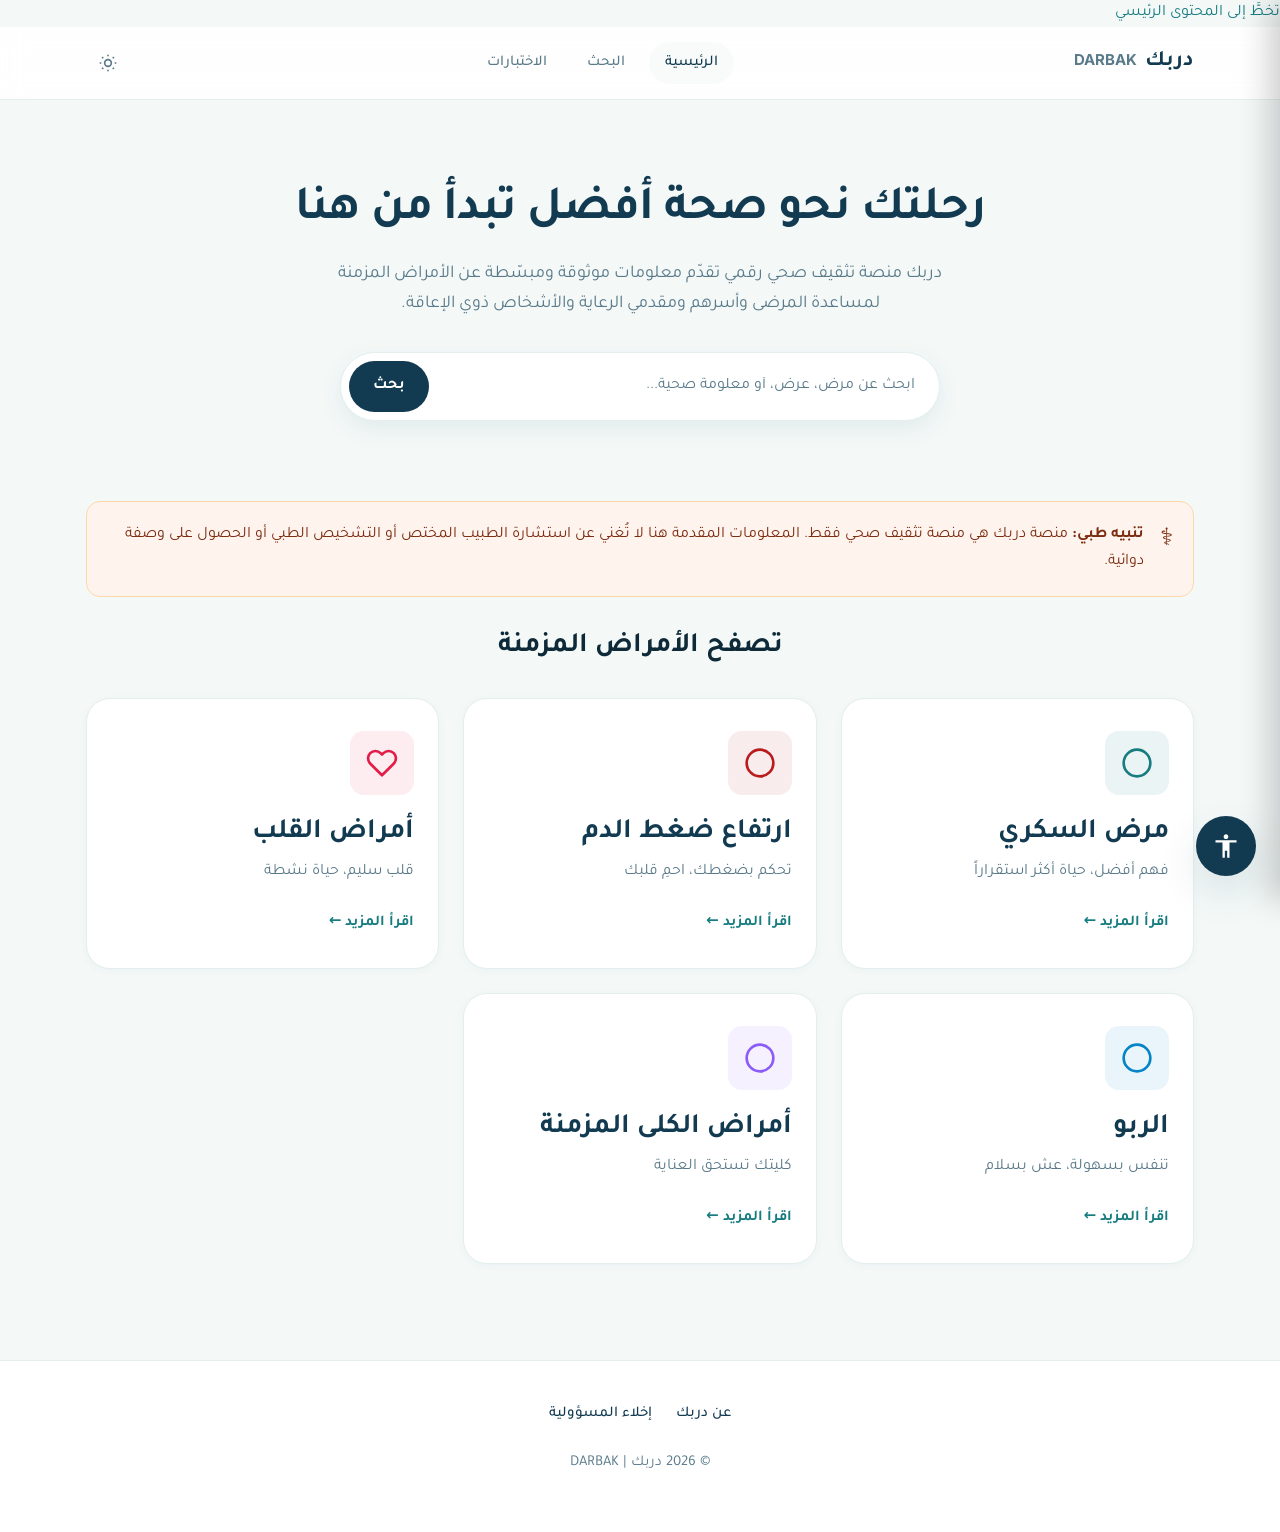
==== commit f596fc8b: "Update index.html" ====
--- a/index.html
+++ b/index.html
@@ -43,9 +43,7 @@
 
       <div class="site-header__actions">
         <button type="button" class="icon-btn mobile-menu-btn" id="mobile-menu-btn" aria-label="فتح القائمة" aria-expanded="false">
-          <svg viewBox="0 0 24 24" width="24" height="24" stroke="currentColor" stroke-width="2" fill="none" stroke-linecap="round" aria-hidden="true">
-            <path d="M3 12h18M3 6h18M3 18h18"/>
-          </svg>
+          <svg viewBox="0 0 24 24" width="24" height="24" stroke="currentColor" stroke-width="2" fill="none" stroke-linecap="round" aria-hidden="true"><path d="M3 12h18M3 6h18M3 18h18"/></svg>
         </button>
         <button type="button" class="icon-btn theme-toggle" data-theme-toggle aria-label="تبديل الوضع الليلي" aria-pressed="false">
           <svg class="theme-toggle__sun" viewBox="0 0 24 24" width="20" height="20" fill="none" stroke="currentColor" stroke-width="2" aria-hidden="true"><circle cx="12" cy="12" r="4"/><path d="M12 2v2M12 20v2M4.93 4.93l1.41 1.41M17.66 17.66l1.41 1.41M2 12h2M20 12h2M4.93 19.07l1.41-1.41M17.66 6.34l1.41-1.41"/></svg>
@@ -80,7 +78,10 @@
 
   <footer class="site-footer" role="contentinfo">
     <div class="container">
-      <p class="site-footer__disclaimer">⚕ دربك منصة تثقيف صحي فقط، ولا تُغني عن استشارة الطبيب المختص أو التشخيص الطبي.</p>
+      <div class="site-footer__links">
+        <a href="about.html">عن دربك</a>
+        <a href="disclaimer.html">إخلاء المسؤولية</a>
+      </div>
       <p class="site-footer__copy">© <span id="year">2026</span> دربك | DARBAK</p>
     </div>
   </footer>
--- a/css/styles.css
+++ b/css/styles.css
@@ -1,67 +1,83 @@
 /* ==========================================================================
-   DARBAK — Master Stylesheet
+   DARBAK — Modern Medical Redesign
    ========================================================================== */
 
-/* 1. DESIGN TOKENS */
+/* 1. DESIGN TOKENS (الوان وخطوط عصرية) */
 :root {
-  --navy-500: #123B52; --navy-600: #0E2E41; --navy-400: #1B5271;
-  --teal-500: #167C80; --teal-600: #116468; --teal-400: #1FA0A6;
-  --mist-50: #EAF4F3; --mist-100: #DCEBE9; --white: #FFFFFF;
+  --navy-900: #0A1B26; --navy-800: #0E2A38; --navy-500: #123B52; --navy-400: #1B5271;
+  --teal-500: #167C80; --teal-400: #1FA0A6; --teal-100: #D1F2F0;
+  --mist-50: #F4F9F8; --mist-100: #EAF4F3; --white: #FFFFFF;
 
-  --color-bg: var(--mist-50); --color-surface: var(--white); --color-surface-2: #F6FAF9;
-  --color-text: #0E2A38; --color-text-muted: #4A6572; --color-text-invert: var(--white);
-  --color-primary: var(--navy-500); --color-primary-hover: var(--navy-400);
-  --color-accent: var(--teal-500); --color-accent-hover: var(--teal-600);
-  --color-border: #C9DBD9; --color-border-strong: #9FBFBC; --color-focus: var(--teal-500);
-  --color-danger: #B91C1C; --color-success: #15803D; --color-warning: #B45309;
+  --color-bg: var(--mist-50); 
+  --color-surface: var(--white); 
+  --color-surface-2: #F8FBFA;
+  --color-text: var(--navy-800); 
+  --color-text-muted: #5A7A8A; 
+  --color-text-invert: var(--white);
+  --color-primary: var(--navy-500); 
+  --color-accent: var(--teal-500); 
+  --color-accent-hover: #116468;
+  --color-border: #E2EFED;
+  --color-focus: var(--teal-500);
+  --color-danger: #E11D48;
 
   --font-arabic: "Tajawal", "Segoe UI", system-ui, sans-serif;
-  --font-latin: "Inter", system-ui, -apple-system, sans-serif;
+  --font-latin: "Inter", system-ui, sans-serif;
   --font-body: var(--font-arabic);
 
   --fs-xs: 0.8125rem; --fs-sm: 0.9375rem; --fs-base: 1rem; --fs-md: 1.125rem;
-  --fs-lg: 1.375rem; --fs-xl: 1.75rem; --fs-2xl: 2.25rem; --fs-3xl: 2.75rem;
+  --fs-lg: 1.375rem; --fs-xl: 1.75rem; --fs-2xl: 2.25rem; --fs-3xl: 3rem;
 
-  --lh-tight: 1.25; --lh-base: 1.6; --lh-loose: 1.75;
+  --lh-tight: 1.3; --lh-base: 1.7;
   --fw-regular: 400; --fw-medium: 500; --fw-bold: 700;
 
   --space-1: 0.25rem; --space-2: 0.5rem; --space-3: 0.75rem; --space-4: 1rem;
-  --space-5: 1.25rem; --space-6: 1.5rem; --space-8: 2rem; --space-10: 2.5rem; --space-12: 3rem;
+  --space-5: 1.25rem; --space-6: 1.5rem; --space-8: 2rem; --space-10: 2.5rem; --space-12: 3rem; --space-16: 4rem;
 
-  --radius-sm: 6px; --radius-md: 10px; --radius-lg: 16px; --radius-full: 9999px;
+  --radius-sm: 8px; --radius-md: 14px; --radius-lg: 24px; --radius-full: 9999px;
 
-  --shadow-sm: 0 1px 2px rgba(18, 59, 82, 0.06); --shadow-md: 0 4px 12px rgba(18, 59, 82, 0.08); --shadow-lg: 0 12px 28px rgba(18, 59, 82, 0.12);
-  --dur-fast: 120ms; --dur-base: 200ms; --dur-slow: 320ms;
-  --ease-out: cubic-bezier(0.22, 1, 0.36, 1); --ease-in-out: cubic-bezier(0.4, 0, 0.2, 1);
+  /* ظلال ناعمة جداً وعصرية */
+  --shadow-sm: 0 2px 8px rgba(18, 59, 82, 0.04); 
+  --shadow-md: 0 8px 24px rgba(18, 59, 82, 0.08); 
+  --shadow-lg: 0 16px 40px rgba(18, 59, 82, 0.12);
+  
+  --dur-fast: 150ms; --dur-base: 250ms;
+  --ease-out: cubic-bezier(0.22, 1, 0.36, 1);
 
-  --container-max: 1120px; --container-pad: var(--space-4); --header-h: 64px;
+  --container-max: 1140px; --container-pad: var(--space-4); --header-h: 72px;
 }
 
 [data-theme="dark"] {
-  --color-bg: #0B1A26; --color-surface: #11293A; --color-surface-2: #17374C;
-  --color-text: #E6EFF3; --color-text-muted: #9DB4C2; --color-text-invert: #0B1A26;
-  --color-primary: var(--teal-400); --color-primary-hover: #35B5BA;
-  --color-accent: var(--teal-400); --color-accent-hover: #35B5BA;
-  --color-border: #244458; --color-border-strong: #375D75; --color-focus: var(--teal-400);
-  --shadow-sm: 0 1px 2px rgba(0,0,0,0.4); --shadow-md: 0 4px 12px rgba(0,0,0,0.5); --shadow-lg: 0 12px 28px rgba(0,0,0,0.6);
+  --color-bg: #07131B; 
+  --color-surface: #0E2A38; 
+  --color-surface-2: #123B52;
+  --color-text: #EAF4F3; 
+  --color-text-muted: #90B0C0; 
+  --color-text-invert: #07131B;
+  --color-primary: var(--teal-400); 
+  --color-accent: var(--teal-400); 
+  --color-accent-hover: #35B5BA;
+  --color-border: #1B5271;
+  --shadow-sm: 0 2px 8px rgba(0,0,0,0.2); 
+  --shadow-md: 0 8px 24px rgba(0,0,0,0.4); 
+  --shadow-lg: 0 16px 40px rgba(0,0,0,0.6);
 }
 
+/* أحجام الخطوط والتوافق */
 html[data-font-size="sm"] { font-size: 87.5%; }
 html[data-font-size="md"] { font-size: 100%; }
 html[data-font-size="lg"] { font-size: 112.5%; }
 html[data-font-size="xl"] { font-size: 125%; }
-
 [data-contrast="high"] { --color-text: #000; --color-text-muted: #1A1A1A; --color-border: #000; --color-bg: #FFF; --color-surface: #FFF; }
 [data-theme="dark"][data-contrast="high"] { --color-text: #FFF; --color-text-muted: #E6E6E6; --color-border: #FFF; --color-bg: #000; --color-surface: #000; }
-
-[data-motion="reduced"] { --dur-fast: 0ms; --dur-base: 0ms; --dur-slow: 0ms; }
+[data-motion="reduced"] { --dur-fast: 0ms; --dur-base: 0ms; }
 
 /* 2. RESET & BASE */
 *, *::before, *::after { box-sizing: border-box; }
 html { -webkit-text-size-adjust: 100%; scroll-behavior: smooth; }
 body { margin: 0; min-height: 100vh; font-family: var(--font-body); font-size: var(--fs-base); line-height: var(--lh-base); color: var(--color-text); background-color: var(--color-bg); -webkit-font-smoothing: antialiased; transition: background-color var(--dur-base) var(--ease-out), color var(--dur-base) var(--ease-out); }
 img, svg, video { display: block; max-width: 100%; height: auto; }
-button, input, select, textarea { font: inherit; color: inherit; }
+button, input { font: inherit; color: inherit; }
 button { cursor: pointer; background: none; border: 0; padding: 0; }
 h1, h2, h3, h4, h5, h6 { margin: 0 0 var(--space-3); color: var(--color-text); font-weight: var(--fw-bold); line-height: var(--lh-tight); }
 h1 { font-size: var(--fs-2xl); } h2 { font-size: var(--fs-xl); } h3 { font-size: var(--fs-lg); }
@@ -70,86 +86,99 @@
 a:hover { color: var(--color-accent-hover); text-decoration: underline; }
 ul, ol { margin: 0 0 var(--space-4); padding-inline-start: var(--space-6); }
 
-/* 3. LAYOUT & HEADER */
+/* 3. LAYOUT & HEADER (Glassmorphism) */
 .container { width: 100%; max-width: var(--container-max); margin-inline: auto; padding-inline: var(--container-pad); }
-.site-header { position: sticky; top: 0; z-index: 50; background: var(--color-surface); border-bottom: 1px solid var(--color-border); box-shadow: var(--shadow-sm); }
+.site-header { position: sticky; top: 0; z-index: 50; background: rgba(255, 255, 255, 0.85); backdrop-filter: blur(12px); -webkit-backdrop-filter: blur(12px); border-bottom: 1px solid var(--color-border); }
+[data-theme="dark"] .site-header { background: rgba(14, 42, 56, 0.85); }
 .site-header__inner { display: flex; align-items: center; justify-content: space-between; min-height: var(--header-h); }
-.brand { display: inline-flex; align-items: baseline; gap: var(--space-2); color: var(--color-primary); font-weight: var(--fw-bold); text-decoration: none; }
-.brand__mark { font-size: var(--fs-lg); } .brand__name { font-family: var(--font-latin); font-size: var(--fs-sm); color: var(--color-text-muted); }
+.brand { display: inline-flex; align-items: baseline; gap: var(--space-2); color: var(--color-primary); font-weight: var(--fw-bold); text-decoration: none; font-size: var(--fs-lg); }
+.brand__name { font-family: var(--font-latin); font-size: var(--fs-sm); color: var(--color-text-muted); }
 .site-nav__list { display: flex; gap: var(--space-2); margin: 0; padding: 0; list-style: none; }
-.site-nav__link { display: inline-block; padding: var(--space-2) var(--space-3); color: var(--color-text-muted); font-size: var(--fs-sm); font-weight: var(--fw-medium); border-radius: var(--radius-md); }
+.site-nav__link { display: inline-block; padding: var(--space-2) var(--space-4); color: var(--color-text-muted); font-size: var(--fs-sm); font-weight: var(--fw-medium); border-radius: var(--radius-full); transition: all var(--dur-fast); }
 .site-nav__link:hover, .site-nav__link[aria-current="page"] { background: var(--color-surface-2); color: var(--color-primary); text-decoration: none; }
 .site-header__actions { display: flex; gap: var(--space-2); }
-.icon-btn { display: inline-flex; align-items: center; justify-content: center; width: 40px; height: 40px; border-radius: var(--radius-md); color: var(--color-text-muted); }
+.icon-btn { display: inline-flex; align-items: center; justify-content: center; width: 44px; height: 44px; border-radius: 50%; color: var(--color-text-muted); transition: background-color var(--dur-fast); }
 .icon-btn:hover { background: var(--color-surface-2); color: var(--color-text); }
 html[data-theme="dark"] .theme-toggle__sun { display: none; } html[data-theme="light"] .theme-toggle__moon { display: none; }
-.main { padding-block: var(--space-10); min-height: calc(100vh - var(--header-h) - 150px); }
-.hero { text-align: center; padding-block: var(--space-8); }
-.hero__title { color: var(--color-primary); margin-bottom: var(--space-4); }
-.hero__text { max-width: 60ch; margin-inline: auto; color: var(--color-text-muted); font-size: var(--fs-md); }
-.site-footer { padding-block: var(--space-8); background: var(--color-surface); border-top: 1px solid var(--color-border); text-align: center; color: var(--color-text-muted); font-size: var(--fs-sm); }
 
-/* 4. COMPONENTS */
-.diseases-grid { display: grid; grid-template-columns: 1fr; gap: var(--space-4); margin-block: var(--space-8); }
+/* 4. HERO & CARDS */
+.main { padding-block: var(--space-12) var(--space-16); }
+.hero { text-align: center; padding-block: var(--space-8) var(--space-12); }
+.hero__title { color: var(--color-primary); margin-bottom: var(--space-4); font-size: var(--fs-3xl); letter-spacing: -0.02em; }
+.hero__text { max-width: 65ch; margin-inline: auto; color: var(--color-text-muted); font-size: var(--fs-md); margin-bottom: var(--space-8); }
+
+.home-search-form { display: flex; gap: var(--space-2); max-width: 600px; margin-inline: auto; background: var(--color-surface); padding: var(--space-2); border-radius: var(--radius-full); box-shadow: var(--shadow-md); border: 1px solid var(--color-border); }
+.home-search-input { flex-grow: 1; padding: var(--space-2) var(--space-4); border: none; background: transparent; color: var(--color-text); outline: none; font-size: var(--fs-base); }
+.btn { padding: var(--space-3) var(--space-6); border-radius: var(--radius-full); font-weight: var(--fw-bold); text-align: center; display: inline-flex; align-items: center; justify-content: center; transition: all var(--dur-fast); }
+.btn--primary { background: var(--color-primary); color: var(--color-text-invert); }
+.btn--primary:hover { background: var(--color-accent); text-decoration: none; transform: translateY(-1px); box-shadow: var(--shadow-md); }
+
+.diseases-grid { display: grid; grid-template-columns: 1fr; gap: var(--space-6); margin-block: var(--space-8); }
 @media (min-width: 640px) { .diseases-grid { grid-template-columns: repeat(2, 1fr); } }
 @media (min-width: 1024px) { .diseases-grid { grid-template-columns: repeat(3, 1fr); } }
-.disease-card { display: flex; flex-direction: column; padding: var(--space-6); background: var(--color-surface); border: 1px solid var(--color-border); border-radius: var(--radius-lg); box-shadow: var(--shadow-sm); text-decoration: none; color: var(--color-text); transition: transform var(--dur-base), box-shadow var(--dur-base), border-color var(--dur-base); }
-.disease-card:hover { transform: translateY(-4px); box-shadow: var(--shadow-md); border-color: var(--color-accent); text-decoration: none; }
-.disease-card__title { color: var(--color-primary); font-size: var(--fs-lg); margin-block: var(--space-3) var(--space-1); }
-.disease-card__tagline { color: var(--color-text-muted); font-size: var(--fs-sm); flex-grow: 1; margin-bottom: var(--space-4); }
-.disease-card__action { color: var(--color-accent); font-weight: var(--fw-bold); font-size: var(--fs-sm); }
-.medical-disclaimer { display: flex; gap: var(--space-4); padding: var(--space-4); background: #FFF4ED; border: 1px solid #FFD8A8; border-radius: var(--radius-md); color: #7C2D12; margin-block: var(--space-6); }
-[data-theme="dark"] .medical-disclaimer { background: #3B1A10; border-color: #7C2D12; color: #FED7AA; }
-.search-form, .home-search-form { display: flex; gap: var(--space-2); max-width: 600px; margin-inline: auto; margin-top: var(--space-6); }
-.search-input, .home-search-input { flex-grow: 1; padding: var(--space-3) var(--space-4); border: 2px solid var(--color-border); border-radius: var(--radius-full); background: var(--color-surface); color: var(--color-text); }
-.btn { padding: var(--space-3) var(--space-6); border-radius: var(--radius-md); font-weight: var(--fw-bold); text-align: center; display: inline-block; }
-.btn--primary { background: var(--color-accent); color: var(--color-text-invert); }
-.btn--primary:hover { background: var(--color-accent-hover); text-decoration: none; }
+.disease-card { display: flex; flex-direction: column; padding: var(--space-8) var(--space-6); background: var(--color-surface); border-radius: var(--radius-lg); box-shadow: var(--shadow-sm); text-decoration: none; color: var(--color-text); border: 1px solid var(--color-border); transition: all var(--dur-base) var(--ease-out); position: relative; overflow: hidden; }
+.disease-card::before { content: ''; position: absolute; top: 0; left: 0; right: 0; height: 4px; background: var(--color-accent); opacity: 0; transition: opacity var(--dur-base); }
+.disease-card:hover { transform: translateY(-6px); box-shadow: var(--shadow-lg); border-color: transparent; text-decoration: none; }
+.disease-card:hover::before { opacity: 1; }
+.disease-card__icon { width: 64px; height: 64px; display: flex; align-items: center; justify-content: center; background: var(--color-surface-2); color: var(--color-accent); border-radius: var(--radius-md); margin-bottom: var(--space-5); }
+.disease-card__title { color: var(--color-primary); font-size: var(--fs-xl); margin-bottom: var(--space-2); }
+.disease-card__tagline { color: var(--color-text-muted); font-size: var(--fs-base); flex-grow: 1; margin-bottom: var(--space-6); }
+.disease-card__action { color: var(--color-accent); font-weight: var(--fw-bold); font-size: var(--fs-sm); display: flex; align-items: center; gap: var(--space-2); }
 
-/* 5. INNER PAGES */
-.disease-header { text-align: center; margin-bottom: var(--space-8); border-bottom: 2px solid var(--color-border); padding-bottom: var(--space-6); }
+/* 5. INNER PAGES & LISTS */
+.page-title { text-align: center; color: var(--color-primary); margin-bottom: var(--space-8); font-size: var(--fs-3xl); }
+.disease-header { text-align: center; margin-bottom: var(--space-10); }
 .disease-header__title { color: var(--color-primary); font-size: var(--fs-3xl); margin-bottom: var(--space-2); }
-.disease-meta { display: inline-flex; gap: var(--space-3); font-size: var(--fs-sm); background: var(--color-surface-2); padding: var(--space-2) var(--space-4); border-radius: var(--radius-full); }
+.disease-meta { display: inline-flex; gap: var(--space-3); font-size: var(--fs-sm); background: var(--color-surface-2); padding: var(--space-2) var(--space-6); border-radius: var(--radius-full); color: var(--color-text-muted); }
 .disease-sections { display: flex; flex-direction: column; gap: var(--space-6); margin-bottom: var(--space-10); }
-.disease-section { background: var(--color-surface); padding: var(--space-6); border-radius: var(--radius-lg); border: 1px solid var(--color-border); }
-.disease-section__title { color: var(--color-primary); font-size: var(--fs-xl); border-inline-start: 4px solid var(--color-accent); padding-inline-start: var(--space-3); margin-bottom: var(--space-4); }
+.disease-section { background: var(--color-surface); padding: var(--space-8); border-radius: var(--radius-lg); box-shadow: var(--shadow-sm); border: 1px solid var(--color-border); }
+.disease-section__title { color: var(--color-primary); font-size: var(--fs-xl); border-inline-start: 4px solid var(--color-accent); padding-inline-start: var(--space-4); margin-bottom: var(--space-5); }
 .disease-section--warning { background: #FFF4ED; border-color: #FFD8A8; }
 [data-theme="dark"] .disease-section--warning { background: #3B1A10; border-color: #7C2D12; }
 .disease-section--warning .disease-section__title { color: var(--color-danger); border-color: var(--color-danger); }
+
 .quiz-list, .search-results-list { display: flex; flex-direction: column; gap: var(--space-4); max-width: 800px; margin-inline: auto; }
-.quiz-list-card, .search-result-card { display: block; padding: var(--space-5); background: var(--color-surface); border: 1px solid var(--color-border); border-radius: var(--radius-lg); text-decoration: none; color: var(--color-text); }
-.quiz-list-card:hover, .search-result-card:hover { border-color: var(--color-accent); text-decoration: none; }
-.quiz-question { background: var(--color-surface); padding: var(--space-5); border-radius: var(--radius-lg); border: 1px solid var(--color-border); margin-bottom: var(--space-4); }
-.quiz-option { display: flex; align-items: center; padding: var(--space-3); border: 1px solid var(--color-border); border-radius: var(--radius-md); margin-bottom: var(--space-2); cursor: pointer; background: var(--color-surface-2); }
-.quiz-score-box { text-align: center; background: var(--color-surface); padding: var(--space-8); border: 2px solid var(--color-accent); border-radius: var(--radius-lg); margin-bottom: var(--space-6); }
-.quiz-score-number { font-size: 3rem; color: var(--color-accent); font-weight: var(--fw-bold); display: block; }
+.quiz-list-card, .search-result-card { display: block; padding: var(--space-6); background: var(--color-surface); border: 1px solid var(--color-border); border-radius: var(--radius-lg); text-decoration: none; color: var(--color-text); box-shadow: var(--shadow-sm); transition: all var(--dur-fast); }
+.quiz-list-card:hover, .search-result-card:hover { border-color: var(--color-accent); box-shadow: var(--shadow-md); text-decoration: none; transform: translateY(-2px); }
+.quiz-question { background: var(--color-surface); padding: var(--space-6); border-radius: var(--radius-lg); border: 1px solid var(--color-border); margin-bottom: var(--space-4); box-shadow: var(--shadow-sm); }
+.quiz-option { display: flex; align-items: center; padding: var(--space-4); border: 1px solid var(--color-border); border-radius: var(--radius-md); margin-bottom: var(--space-3); cursor: pointer; background: var(--color-surface-2); transition: border-color var(--dur-fast); }
+.quiz-option:hover { border-color: var(--color-accent); }
+.quiz-score-box { text-align: center; background: var(--color-surface); padding: var(--space-10); border: 2px solid var(--color-accent); border-radius: var(--radius-lg); margin-bottom: var(--space-6); box-shadow: var(--shadow-md); }
+.quiz-score-number { font-size: 4rem; color: var(--color-accent); font-weight: var(--fw-bold); display: block; line-height: 1; margin-bottom: var(--space-2); }
 
-/* 6. MOBILE NAVIGATION */
+/* 6. FOOTER & DISCLAIMER */
+.site-footer { padding-block: var(--space-10); background: var(--color-surface); border-top: 1px solid var(--color-border); text-align: center; color: var(--color-text-muted); font-size: var(--fs-sm); }
+.site-footer__disclaimer { max-width: 65ch; margin-inline: auto; margin-bottom: var(--space-6); padding: var(--space-4); background: var(--color-surface-2); border-radius: var(--radius-md); }
+.site-footer__links { display: flex; justify-content: center; gap: var(--space-6); margin-bottom: var(--space-6); }
+.site-footer__links a { color: var(--color-primary); font-weight: var(--fw-medium); }
+.medical-disclaimer { display: flex; gap: var(--space-4); padding: var(--space-5); background: #FFF4ED; border: 1px solid #FFD8A8; border-radius: var(--radius-md); color: #7C2D12; margin-block: var(--space-8); }
+[data-theme="dark"] .medical-disclaimer { background: #3B1A10; border-color: #7C2D12; color: #FED7AA; }
+
+/* 7. MOBILE NAV */
 .mobile-menu-btn { display: none; }
 @media (max-width: 768px) {
   .mobile-menu-btn { display: inline-flex; }
-  .site-nav { display: none; position: absolute; top: 100%; left: 0; right: 0; background: var(--color-surface); border-bottom: 1px solid var(--color-border); padding: var(--space-4); z-index: 40; box-shadow: var(--shadow-md); }
+  .site-nav { display: none; position: absolute; top: 100%; left: 0; right: 0; background: var(--color-surface); border-bottom: 1px solid var(--color-border); padding: var(--space-4); z-index: 40; box-shadow: var(--shadow-lg); }
   .site-nav.is-open { display: block !important; }
   .site-nav__list { flex-direction: column; align-items: stretch; }
-  .site-nav__link { text-align: center; background: var(--color-surface-2); margin-bottom: var(--space-2); }
+  .site-nav__link { text-align: center; padding: var(--space-4); border-radius: var(--radius-md); margin-bottom: var(--space-2); background: var(--color-surface-2); }
+  .hero__title { font-size: var(--fs-2xl); }
 }
 
-/* 7. INPUT FIX */
-input, textarea { color: var(--color-text) !important; -webkit-text-fill-color: var(--color-text); }
-input::placeholder { color: var(--color-text-muted) !important; -webkit-text-fill-color: var(--color-text-muted); }
-
-/* 8. ACCESSIBILITY PANEL (a11y) */
-.a11y-toggle { position: fixed; bottom: var(--space-6); left: var(--space-6); z-index: 1000; width: 56px; height: 56px; border-radius: 50%; background: var(--color-primary); color: var(--color-text-invert); box-shadow: var(--shadow-lg); display: flex; align-items: center; justify-content: center; cursor: pointer; border: none; transition: transform var(--dur-fast); }
-.a11y-toggle:hover { transform: scale(1.05); background: var(--color-primary-hover); }
-.a11y-panel { position: fixed; top: 0; left: 0; width: 320px; max-width: 100%; height: 100vh; background: var(--color-surface); box-shadow: 10px 0 30px rgba(0,0,0,0.2); z-index: 1001; transform: translateX(-100%); transition: transform var(--dur-base) var(--ease-in-out); display: flex; flex-direction: column; padding: var(--space-6); overflow-y: auto; }
+/* 8. A11Y PANEL */
+.a11y-toggle { position: fixed; bottom: var(--space-6); right: var(--space-6); z-index: 1000; width: 60px; height: 60px; border-radius: 50%; background: var(--color-primary); color: var(--color-text-invert); box-shadow: var(--shadow-lg); display: flex; align-items: center; justify-content: center; cursor: pointer; border: none; transition: transform var(--dur-fast); }
+.a11y-toggle:hover { transform: scale(1.08); background: var(--color-accent); }
+.a11y-panel { position: fixed; top: 0; right: 0; width: 340px; max-width: 100%; height: 100vh; background: var(--color-surface); box-shadow: -10px 0 30px rgba(0,0,0,0.2); z-index: 1001; transform: translateX(100%); transition: transform var(--dur-base) var(--ease-out); display: flex; flex-direction: column; padding: var(--space-6); overflow-y: auto; }
 .a11y-panel.is-open { transform: translateX(0); }
 .a11y-panel__header { display: flex; justify-content: space-between; align-items: center; border-bottom: 1px solid var(--color-border); padding-bottom: var(--space-4); margin-bottom: var(--space-6); }
 .a11y-panel__title { font-size: var(--fs-lg); color: var(--color-primary); margin: 0; }
 .a11y-group { margin-bottom: var(--space-6); }
 .a11y-group label { display: block; font-weight: var(--fw-bold); margin-bottom: var(--space-3); color: var(--color-text); }
 .a11y-actions { display: flex; gap: var(--space-2); flex-wrap: wrap; }
-.a11y-btn { flex: 1; padding: var(--space-2); border: 1px solid var(--color-border); border-radius: var(--radius-md); background: var(--color-surface-2); color: var(--color-text); font-weight: var(--fw-medium); text-align: center; transition: all var(--dur-fast); cursor: pointer; }
+.a11y-btn { flex: 1; padding: var(--space-3); border: 1px solid var(--color-border); border-radius: var(--radius-md); background: var(--color-surface-2); color: var(--color-text); font-weight: var(--fw-medium); text-align: center; transition: all var(--dur-fast); cursor: pointer; }
 .a11y-btn:hover { border-color: var(--color-accent); }
 .a11y-btn.is-active { background: var(--color-accent); color: var(--color-text-invert); border-color: var(--color-accent); }
-.a11y-overlay { position: fixed; top: 0; left: 0; width: 100%; height: 100%; background: rgba(0,0,0,0.5); z-index: 1000; opacity: 0; pointer-events: none; transition: opacity var(--dur-base); }
+.a11y-overlay { position: fixed; top: 0; left: 0; width: 100%; height: 100%; background: rgba(0,0,0,0.5); backdrop-filter: blur(2px); z-index: 1000; opacity: 0; pointer-events: none; transition: opacity var(--dur-base); }
 .a11y-overlay.is-open { opacity: 1; pointer-events: auto; }
+input, textarea { color: var(--color-text) !important; -webkit-text-fill-color: var(--color-text); }
+input::placeholder { color: var(--color-text-muted) !important; -webkit-text-fill-color: var(--color-text-muted); }
